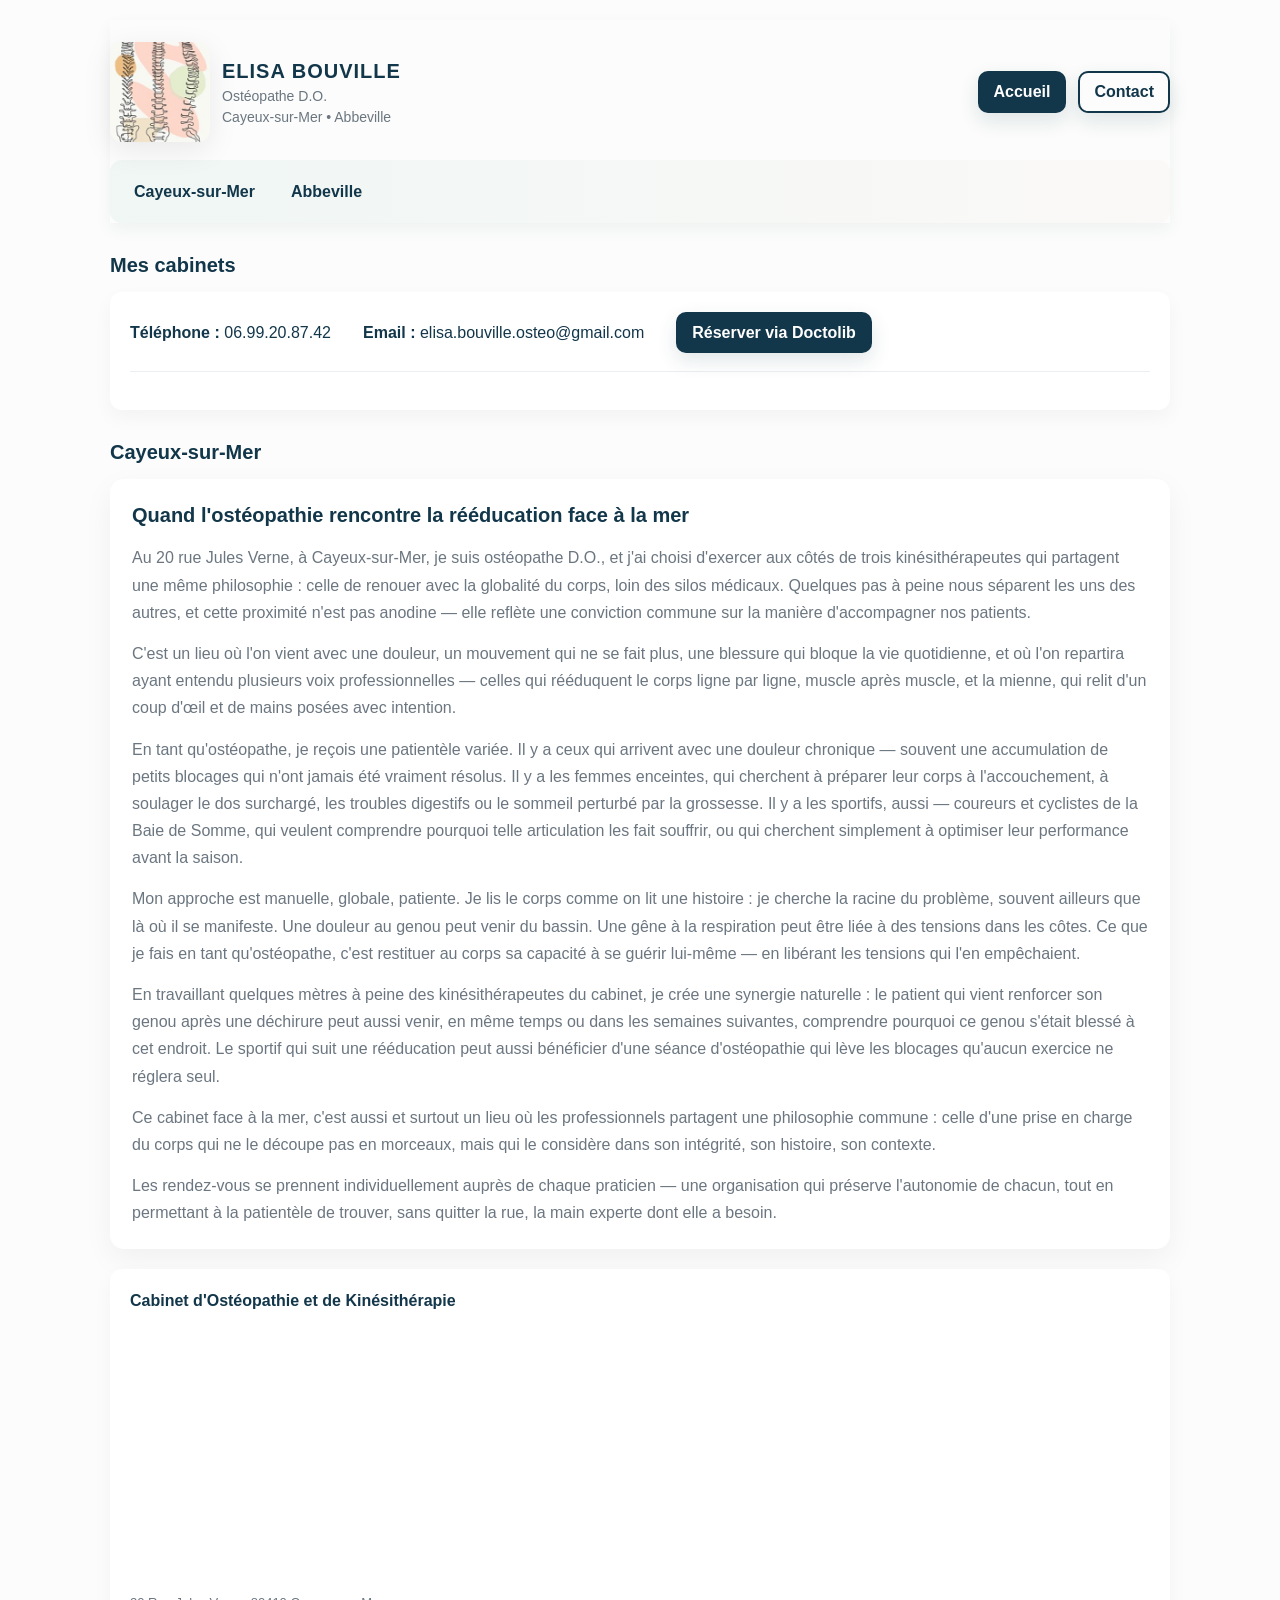
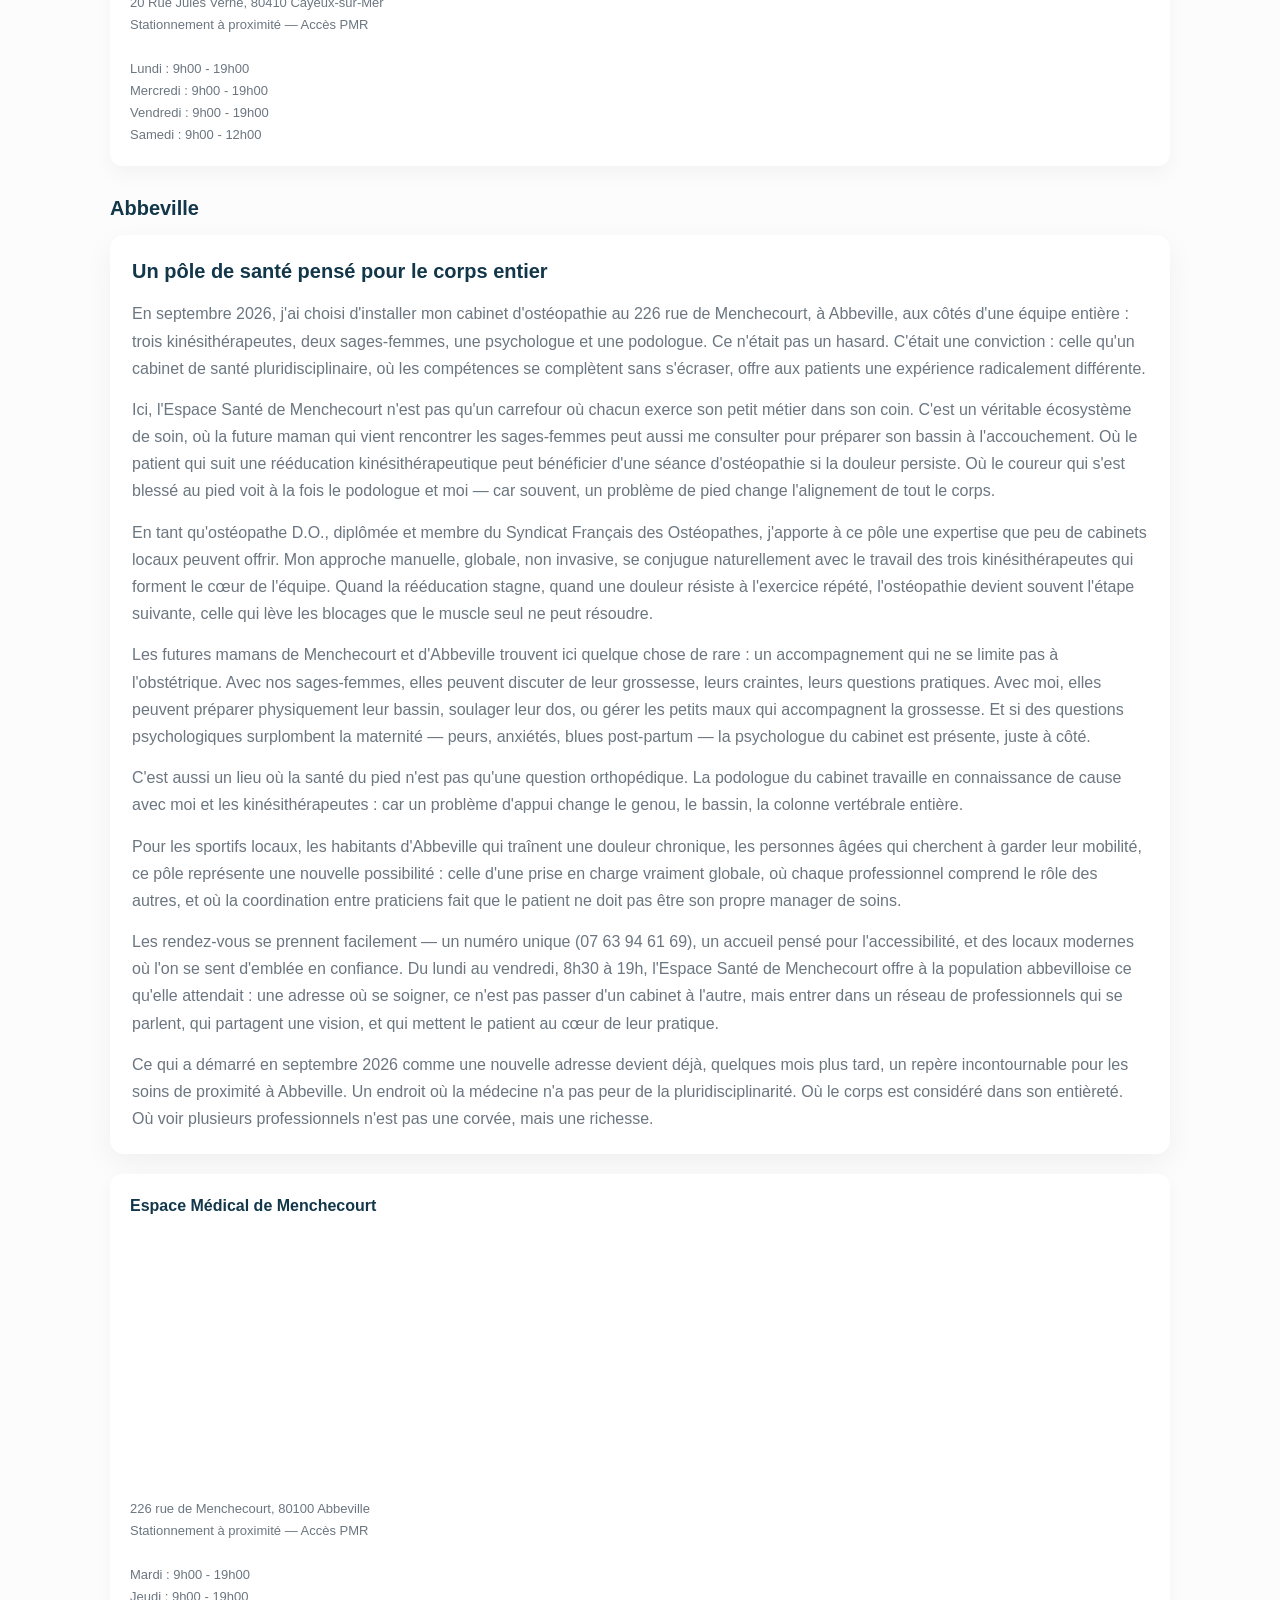
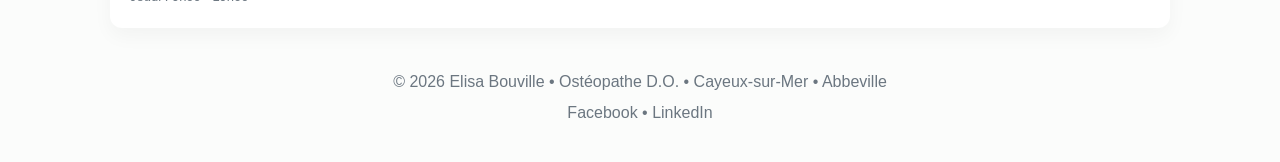
==== cabinets.html @ 93fdea9d "Intégrer les présentations éditoriales des cabinets de Cayeux-sur-Mer et Abbeville - Ajouter un bloc" ====
<!doctype html>
<html lang="fr">
<head>
  <meta charset="utf-8">
  <meta name="viewport" content="width=device-width, initial-scale=1">
  <title>Mes cabinets — Elisa Bouville</title>
  <meta name="description" content="Cabinets d'ostéopathie d'Elisa Bouville à Cayeux-sur-Mer et Abbeville : adresses, horaires et accès." />
  <meta http-equiv="Cache-Control" content="no-cache, no-store, must-revalidate" />
  <meta http-equiv="Pragma" content="no-cache" />
  <link rel="stylesheet" href="styles.css?v=3">
</head>
<body>
<div class="container">
  <div class="site-header">
    <header>
      <div class="logo">
        <img src="image 1.jpg" alt="Logo Elisa Bouville" width="100" height="100">
        <div class="brand">
          <h1>ELISA BOUVILLE</h1>
          <p>Ostéopathe D.O.<br>Cayeux-sur-Mer • Abbeville</p>
        </div>
      </div>
      <div class="cta">
        <a class="btn" href="index.html">Accueil</a>
        <a class="btn secondary" href="#contact">Contact</a>
      </div>
    </header>

    <nav class="nav">
      <a href="#cayeux">Cayeux-sur-Mer</a>
      <a href="#abbeville">Abbeville</a>
    </nav>
  </div>

  <main>
    <section id="contact" class="section">
      <h2 class="section-title">Mes cabinets</h2>

      <div class="contact-card">
        <div class="contact-row">
          <p><strong>Téléphone :</strong> <a href="tel:+33699208742">06.99.20.87.42</a></p>
          <p><strong>Email :</strong> <a href="mailto:elisa.bouville.osteo@gmail.com">elisa.bouville.osteo@gmail.com</a></p>
          <a class="btn" href="https://www.doctolib.fr/osteopathe/cayeux-sur-mer/elisa-bouville"
             target="_blank" rel="noopener">Réserver via Doctolib</a>
        </div>
      </div>
    </section>

    <section id="cayeux" class="section">
      <h2 class="section-title">Cayeux-sur-Mer</h2>

      <div class="cabinet-intro">
        <h3>Quand l'ostéopathie rencontre la rééducation face à la mer</h3>
        <p>Au 20 rue Jules Verne, à Cayeux-sur-Mer, je suis ostéopathe D.O., et j'ai choisi d'exercer aux côtés de trois kinésithérapeutes qui partagent une même philosophie : celle de renouer avec la globalité du corps, loin des silos médicaux. Quelques pas à peine nous séparent les uns des autres, et cette proximité n'est pas anodine — elle reflète une conviction commune sur la manière d'accompagner nos patients.</p>
        <p>C'est un lieu où l'on vient avec une douleur, un mouvement qui ne se fait plus, une blessure qui bloque la vie quotidienne, et où l'on repartira ayant entendu plusieurs voix professionnelles — celles qui rééduquent le corps ligne par ligne, muscle après muscle, et la mienne, qui relit d'un coup d'œil et de mains posées avec intention.</p>
        <p>En tant qu'ostéopathe, je reçois une patientèle variée. Il y a ceux qui arrivent avec une douleur chronique — souvent une accumulation de petits blocages qui n'ont jamais été vraiment résolus. Il y a les femmes enceintes, qui cherchent à préparer leur corps à l'accouchement, à soulager le dos surchargé, les troubles digestifs ou le sommeil perturbé par la grossesse. Il y a les sportifs, aussi — coureurs et cyclistes de la Baie de Somme, qui veulent comprendre pourquoi telle articulation les fait souffrir, ou qui cherchent simplement à optimiser leur performance avant la saison.</p>
        <p>Mon approche est manuelle, globale, patiente. Je lis le corps comme on lit une histoire : je cherche la racine du problème, souvent ailleurs que là où il se manifeste. Une douleur au genou peut venir du bassin. Une gêne à la respiration peut être liée à des tensions dans les côtes. Ce que je fais en tant qu'ostéopathe, c'est restituer au corps sa capacité à se guérir lui-même — en libérant les tensions qui l'en empêchaient.</p>
        <p>En travaillant quelques mètres à peine des kinésithérapeutes du cabinet, je crée une synergie naturelle : le patient qui vient renforcer son genou après une déchirure peut aussi venir, en même temps ou dans les semaines suivantes, comprendre pourquoi ce genou s'était blessé à cet endroit. Le sportif qui suit une rééducation peut aussi bénéficier d'une séance d'ostéopathie qui lève les blocages qu'aucun exercice ne réglera seul.</p>
        <p>Ce cabinet face à la mer, c'est aussi et surtout un lieu où les professionnels partagent une philosophie commune : celle d'une prise en charge du corps qui ne le découpe pas en morceaux, mais qui le considère dans son intégrité, son histoire, son contexte.</p>
        <p>Les rendez-vous se prennent individuellement auprès de chaque praticien — une organisation qui préserve l'autonomie de chacun, tout en permettant à la patientèle de trouver, sans quitter la rue, la main experte dont elle a besoin.</p>
      </div>

      <div class="contact-card">
        <div class="maps-row">
          <div class="map-block">
            <strong>Cabinet d'Ostéopathie et de Kinésithérapie</strong>
            <iframe
              src="https://www.google.com/maps?q=20+Rue+Jules+Verne+Cayeux-sur-Mer&output=embed"
              title="Localisation du cabinet de Cayeux-sur-Mer">
            </iframe>
            <p class="map-note">
              20 Rue Jules Verne, 80410 Cayeux-sur-Mer<br>
              Stationnement à proximité — Accès PMR<br><br>
              Lundi : 9h00 - 19h00<br>
              Mercredi : 9h00 - 19h00<br>
              Vendredi : 9h00 - 19h00<br>
              Samedi : 9h00 - 12h00
            </p>
          </div>
        </div>
      </div>
    </section>

    <section id="abbeville" class="section">
      <h2 class="section-title">Abbeville</h2>

      <div class="cabinet-intro">
        <h3>Un pôle de santé pensé pour le corps entier</h3>
        <p>En septembre 2026, j'ai choisi d'installer mon cabinet d'ostéopathie au 226 rue de Menchecourt, à Abbeville, aux côtés d'une équipe entière : trois kinésithérapeutes, deux sages-femmes, une psychologue et une podologue. Ce n'était pas un hasard. C'était une conviction : celle qu'un cabinet de santé pluridisciplinaire, où les compétences se complètent sans s'écraser, offre aux patients une expérience radicalement différente.</p>
        <p>Ici, l'Espace Santé de Menchecourt n'est pas qu'un carrefour où chacun exerce son petit métier dans son coin. C'est un véritable écosystème de soin, où la future maman qui vient rencontrer les sages-femmes peut aussi me consulter pour préparer son bassin à l'accouchement. Où le patient qui suit une rééducation kinésithérapeutique peut bénéficier d'une séance d'ostéopathie si la douleur persiste. Où le coureur qui s'est blessé au pied voit à la fois le podologue et moi — car souvent, un problème de pied change l'alignement de tout le corps.</p>
        <p>En tant qu'ostéopathe D.O., diplômée et membre du Syndicat Français des Ostéopathes, j'apporte à ce pôle une expertise que peu de cabinets locaux peuvent offrir. Mon approche manuelle, globale, non invasive, se conjugue naturellement avec le travail des trois kinésithérapeutes qui forment le cœur de l'équipe. Quand la rééducation stagne, quand une douleur résiste à l'exercice répété, l'ostéopathie devient souvent l'étape suivante, celle qui lève les blocages que le muscle seul ne peut résoudre.</p>
        <p>Les futures mamans de Menchecourt et d'Abbeville trouvent ici quelque chose de rare : un accompagnement qui ne se limite pas à l'obstétrique. Avec nos sages-femmes, elles peuvent discuter de leur grossesse, leurs craintes, leurs questions pratiques. Avec moi, elles peuvent préparer physiquement leur bassin, soulager leur dos, ou gérer les petits maux qui accompagnent la grossesse. Et si des questions psychologiques surplombent la maternité — peurs, anxiétés, blues post-partum — la psychologue du cabinet est présente, juste à côté.</p>
        <p>C'est aussi un lieu où la santé du pied n'est pas qu'une question orthopédique. La podologue du cabinet travaille en connaissance de cause avec moi et les kinésithérapeutes : car un problème d'appui change le genou, le bassin, la colonne vertébrale entière.</p>
        <p>Pour les sportifs locaux, les habitants d'Abbeville qui traînent une douleur chronique, les personnes âgées qui cherchent à garder leur mobilité, ce pôle représente une nouvelle possibilité : celle d'une prise en charge vraiment globale, où chaque professionnel comprend le rôle des autres, et où la coordination entre praticiens fait que le patient ne doit pas être son propre manager de soins.</p>
        <p>Les rendez-vous se prennent facilement — un numéro unique (07 63 94 61 69), un accueil pensé pour l'accessibilité, et des locaux modernes où l'on se sent d'emblée en confiance. Du lundi au vendredi, 8h30 à 19h, l'Espace Santé de Menchecourt offre à la population abbevilloise ce qu'elle attendait : une adresse où se soigner, ce n'est pas passer d'un cabinet à l'autre, mais entrer dans un réseau de professionnels qui se parlent, qui partagent une vision, et qui mettent le patient au cœur de leur pratique.</p>
        <p>Ce qui a démarré en septembre 2026 comme une nouvelle adresse devient déjà, quelques mois plus tard, un repère incontournable pour les soins de proximité à Abbeville. Un endroit où la médecine n'a pas peur de la pluridisciplinarité. Où le corps est considéré dans son entièreté. Où voir plusieurs professionnels n'est pas une corvée, mais une richesse.</p>
      </div>

      <div class="contact-card">
        <div class="maps-row">
          <div class="map-block">
            <strong>Espace Médical de Menchecourt</strong>
            <iframe
              src="https://www.google.com/maps?q=226+Rue+de+Menchecourt+80100+Abbeville&output=embed"
              title="Localisation du cabinet d'Abbeville">
            </iframe>
            <p class="map-note">
              226 rue de Menchecourt, 80100 Abbeville<br>
              Stationnement à proximité — Accès PMR<br><br>
              Mardi : 9h00 - 19h00<br>
              Jeudi : 9h00 - 19h00
            </p>
          </div>
        </div>
      </div>
    </section>
  </main>

  <footer>
    <div>© <span id="year"></span> Elisa Bouville • Ostéopathe D.O. • Cayeux-sur-Mer • Abbeville</div>
    <div class="social">
      <a href="https://www.facebook.com/profile.php?id=100090798352717" target="_blank" rel="noopener">Facebook</a> •
      <a href="https://www.linkedin.com/in/elisa-bouville-562970164/" target="_blank" rel="noopener">LinkedIn</a>
    </div>
  </footer>
</div>

<script>document.getElementById('year').textContent = new Date().getFullYear();</script>
<script>
  // Si la page est restaurée depuis le cache de navigation (bouton
  // précédent/suivant), on force un rechargement pour ne jamais afficher
  // une version obsolète du site.
  window.addEventListener('pageshow', function (event) {
    if (event.persisted) window.location.reload();
  });
</script>
</body>
</html>
---- styles.css ----
:root{
  --bg:#fbfcfb; --navy:#12364a; --muted:#6b7680; --accent:#9ccfc2; --coral:#f2c8b6; --card-radius:14px;
  font-family: -apple-system, BlinkMacSystemFont, 'Segoe UI', Roboto, 'Helvetica Neue', Arial;
}
html{scroll-behavior:smooth}
*{box-sizing:border-box}
body{margin:0;background:var(--bg);color:var(--navy);line-height:1.45}
.container{max-width:1100px;margin:0 auto;padding:20px}
a{text-decoration:none;color:inherit}
a[href^="tel:"], a[href^="mailto:"]{color:inherit;text-decoration:none}

/* HEADER */
header{
  display:flex;
  align-items:center;
  justify-content:space-between;
  padding:18px 0;
  flex-wrap:wrap;
  gap:12px;
}
.logo{display:flex;align-items:center;gap:12px}
.logo img{width:100px;height:100px;object-fit:cover;border-radius:12px;box-shadow:0 8px 30px rgba(0,0,0,0.08)}
.brand h1{margin:0;font-size:20px;letter-spacing:1px}
.brand h2{margin:0;font-size:16px;color:var(--muted);font-weight:600}
.brand p{margin:0;color:var(--muted);font-size:14px}

/* CTA BUTTONS */
.cta{
  display:flex;
  gap:12px;
  flex-wrap:wrap;
  justify-content:flex-end;
}
.btn{
  background:var(--navy);
  color:#fff;
  padding:11px 16px;
  border-radius:10px;
  text-decoration:none;
  font-weight:700;
  box-shadow:0 8px 20px rgba(18,54,74,0.12);
  display:inline-flex;
  align-items:center;
  justify-content:center;
  gap:8px;
  text-align:center;
  line-height:1.2;
  transition:transform .2s ease, box-shadow .2s ease;
}
.btn:hover{transform:translateY(-2px);box-shadow:0 12px 26px rgba(18,54,74,0.18)}
.btn.secondary{
  background:transparent;
  color:var(--navy);
  border:2px solid var(--navy);
  padding:9px 14px;
}

/* EN-TÊTE COLLANT : logo + CTA + bandeau de navigation restent visibles
   durant tout le défilement de la page. */
.site-header{
  position:sticky;
  top:0;
  z-index:500;
  background:var(--bg);
  padding-top:4px;
  box-shadow:0 6px 16px rgba(18,54,74,0.05);
}

/* NAVIGATION */
.nav{
  background:linear-gradient(90deg, rgba(156,207,194,0.12), rgba(242,200,182,0.06));
  padding:12px;
  border-radius:12px;
  margin-bottom:18px;
  display:flex;
  gap:12px;
  flex-wrap:wrap;
}
.nav a{
  color:var(--navy);
  text-decoration:none;
  padding:8px 12px;
  border-radius:8px;
  font-weight:600;
}

/* RYTHME VERTICAL COMMUN */
.section{margin-top:28px;scroll-margin-top:20px}

/* HERO SECTION (index.html) */
.hero{
  display:grid;
  grid-template-columns:1fr 400px;
  gap:24px;
  align-items:start;
  margin-bottom:0;
}
/* le panneau latéral suit la lecture : plus d'espace vide sous les horaires */
@media(min-width:981px){
  .hero .aside{position:sticky;top:24px}
}
.hero-card{
  background:#fff;
  padding:22px;
  border-radius:var(--card-radius);
  box-shadow:0 10px 30px rgba(10,20,25,0.05);
}
.hero h2{margin:0 0 10px;font-size:28px}
.lead{color:var(--muted);margin-bottom:12px}
.services{
  display:grid;
  grid-template-columns:repeat(auto-fit,minmax(240px,1fr));
  gap:14px;
  margin-top:14px;
}
.card{
  display:block;
  background:#fff;
  padding:16px;
  border-radius:12px;
  box-shadow:0 8px 20px rgba(10,20,25,0.04);
  border-top:4px solid transparent;
  scroll-margin-top:20px;
}
.card h3, .card h4{margin:0 0 6px}
.card p{margin:0;color:var(--muted)}

/* Cartes cliquables (services) renvoyant vers leur thème dans "Domaines
   d'intervention" : léger effet de survol pour signaler l'interactivité */
a.card{
  transition:transform .2s ease, box-shadow .2s ease;
}
a.card:hover{
  transform:translateY(-3px);
  box-shadow:0 12px 26px rgba(10,20,25,0.1);
}

/* Couleurs par thématique, inspirées de la palette des illustrations
   (corail, sauge, moutarde, terre cuite...) — reprises à l'identique
   entre les cartes "services" et les cartes "Domaines d'intervention"
   qui traitent du même sujet. Liseré en couleur pleine, fond teinté en
   version claire de la même couleur. */
.card--pediatrie{border-top-color:#f2c8b6;background:#fdf4ef}
.card--general{border-top-color:#a9c1cf;background:#f0f4f7}
.card--geriatrie{border-top-color:#d9b98a;background:#faf4ea}
.card--reeducation{border-top-color:#9ccfc2;background:#eff8f5}
.card--maternite{border-top-color:#e3aab0;background:#fcf1f2}
.card--sport{border-top-color:#e3b053;background:#fdf6ea}
.card--entreprise{border-top-color:#cf8c5c;background:#faf1ea}
.card--formation{border-top-color:#b3aed1;background:#f4f2fa}
.aside img{
  width:100%;
  max-height:220px;
  object-fit:cover;
  border-radius:10px;
  box-shadow:0 10px 20px rgba(10,20,25,0.06);
  display:block;
  margin:0 auto;
}
.aside-panel{
  margin-top:14px;
  background:#fff;
  padding:16px;
  border-radius:12px;
  box-shadow:0 8px 20px rgba(10,20,25,0.04);
}
.aside-panel h3{margin:0 0 8px}
.aside-panel p{margin:0;color:var(--muted);line-height:1.7}
.aside-panel strong{color:var(--navy)}

/* CONTACT & INFOS */
.section-title{font-size:20px;color:var(--navy);margin:0 0 12px}
.info-grid{display:grid;grid-template-columns:repeat(auto-fit,minmax(320px,1fr));gap:16px;margin-top:0}
.contact-card{padding:20px;border-radius:12px;background:#fff;box-shadow:0 8px 20px rgba(10,20,25,0.04)}
.testimonials{display:grid;gap:10px}
.testimonial{background:#fff;padding:20px;border-radius:12px;box-shadow:0 8px 20px rgba(10,20,25,0.04)}
.testimonial p{margin:0 0 14px}

/* Bandeau coordonnées, au-dessus des plans d'accès (bloc unique) */
.contact-row{
  display:flex;
  flex-wrap:wrap;
  align-items:center;
  gap:12px 32px;
  padding-bottom:18px;
  margin-bottom:18px;
  border-bottom:1px solid rgba(18,54,74,0.08);
}
.contact-row p{margin:0}

/* subgrid : titre / plan / adresse restent alignés même si un nom de cabinet
   passe sur deux lignes */
.maps-row{display:grid;grid-template-columns:repeat(auto-fit,minmax(280px,1fr));grid-template-rows:auto auto auto;gap:20px}
.map-block{display:grid;grid-template-rows:subgrid;grid-row:span 3}
.map-block iframe{width:100%;height:220px;border:0;margin-top:10px;border-radius:10px;display:block}
.map-note{margin:10px 0 0;color:var(--muted);font-size:13px;line-height:1.7}

footer{margin-top:24px;padding:18px;text-align:center;color:var(--muted)}
footer .social{margin-top:8px}

/* CABINETS.HTML — présentation éditoriale de chaque cabinet
   (sous-titre + texte), placée au-dessus du bloc plan/horaires */
.cabinet-intro{
  background:#fff;
  padding:22px;
  border-radius:var(--card-radius);
  box-shadow:0 10px 30px rgba(10,20,25,0.05);
  margin-bottom:20px;
}
.cabinet-intro h3{margin:0 0 14px;font-size:20px;color:var(--navy)}
.cabinet-intro p{margin:0 0 14px;color:var(--muted);line-height:1.7}
.cabinet-intro p:last-child{margin-bottom:0}

/* ENTREPRISE.HTML COMPONENTS */
.block{
  background:#fff;
  padding:20px;
  border-radius:var(--card-radius);
  box-shadow:0 6px 20px rgba(0,0,0,0.05);
  margin-bottom:15px;
  display:flex;
  flex-direction:column;
  justify-content:space-between;
}
.row-equal{
  display:flex;
  flex-direction:row;
  gap:20px;
  margin-bottom:15px;
  align-items:stretch;
}
.row-equal .content{flex:1;display:flex;flex-direction:column}
.row-equal img{
  width:350px;
  height:auto;
  align-self:stretch;
  object-fit:cover;
  border-radius:12px;
  box-shadow:0 8px 20px rgba(0,0,0,0.08);
  background-color:#f9f9f9;
}
.contact-grid{
  display:flex;
  flex-direction:row;
  gap:20px;
  margin-bottom:15px;
  align-items:stretch;
}
.contact-grid .content{flex:1}
.contact-grid img{
  width:350px;
  height:auto;
  align-self:stretch;
  border-radius:12px;
  box-shadow:0 8px 20px rgba(0,0,0,0.08);
  object-fit:cover;
  background-color:#f9f9f9;
}

/* ACCESSIBILITÉ */
.nav a:focus-visible,
.btn:focus-visible{outline:2px solid var(--accent);outline-offset:3px}
@media(prefers-reduced-motion:reduce){
  *{transition:none!important}
  html{scroll-behavior:auto}
}

/* RESPONSIVE DESIGN */
@media(max-width:980px){
  /* L'image devient un fond du hero, mais les horaires restent dans le flux
     (sinon le panneau se retrouve derrière la carte et devient illisible). */
  .hero{
    grid-template-columns:1fr;
    display:flex;
    flex-direction:column;
    /* sans cela, `align-items:start` hérité laisse le panneau horaires
       à la largeur de son contenu et crée un vide sur la droite */
    align-items:stretch;
    position:relative;
    gap:0;
    isolation:isolate;
  }
  .hero .hero-card{
    position:relative;
    z-index:2;
    background:rgba(255,255,255,0.96);
    padding:26px;
    border-radius:var(--card-radius);
  }
  .hero .aside{
    position:static;
    z-index:2;
  }
  .hero .aside img{
    position:absolute;
    inset:0;
    width:100%;
    height:100%;
    max-height:none;
    object-fit:cover;
    opacity:0.16;
    border-radius:var(--card-radius);
    box-shadow:none;
    z-index:0;
  }
  .hero .aside-panel{
    position:relative;
    z-index:2;
    background:rgba(255,255,255,0.94);
  }
  .info-grid{grid-template-columns:1fr}
}
@media(max-width:900px){
  .row-equal, .contact-grid{flex-direction:column}
  .row-equal img, .contact-grid img{width:100%;height:auto}
}
@media(max-width:680px){
  .container{padding:16px}
  .cta{justify-content:center;width:100%}
  .cta .btn{flex:1;min-width:150px}
  .logo{flex-direction:column;align-items:center;text-align:center}
  header{justify-content:center}
  .brand h1, .brand h2, .brand p{text-align:center}
}
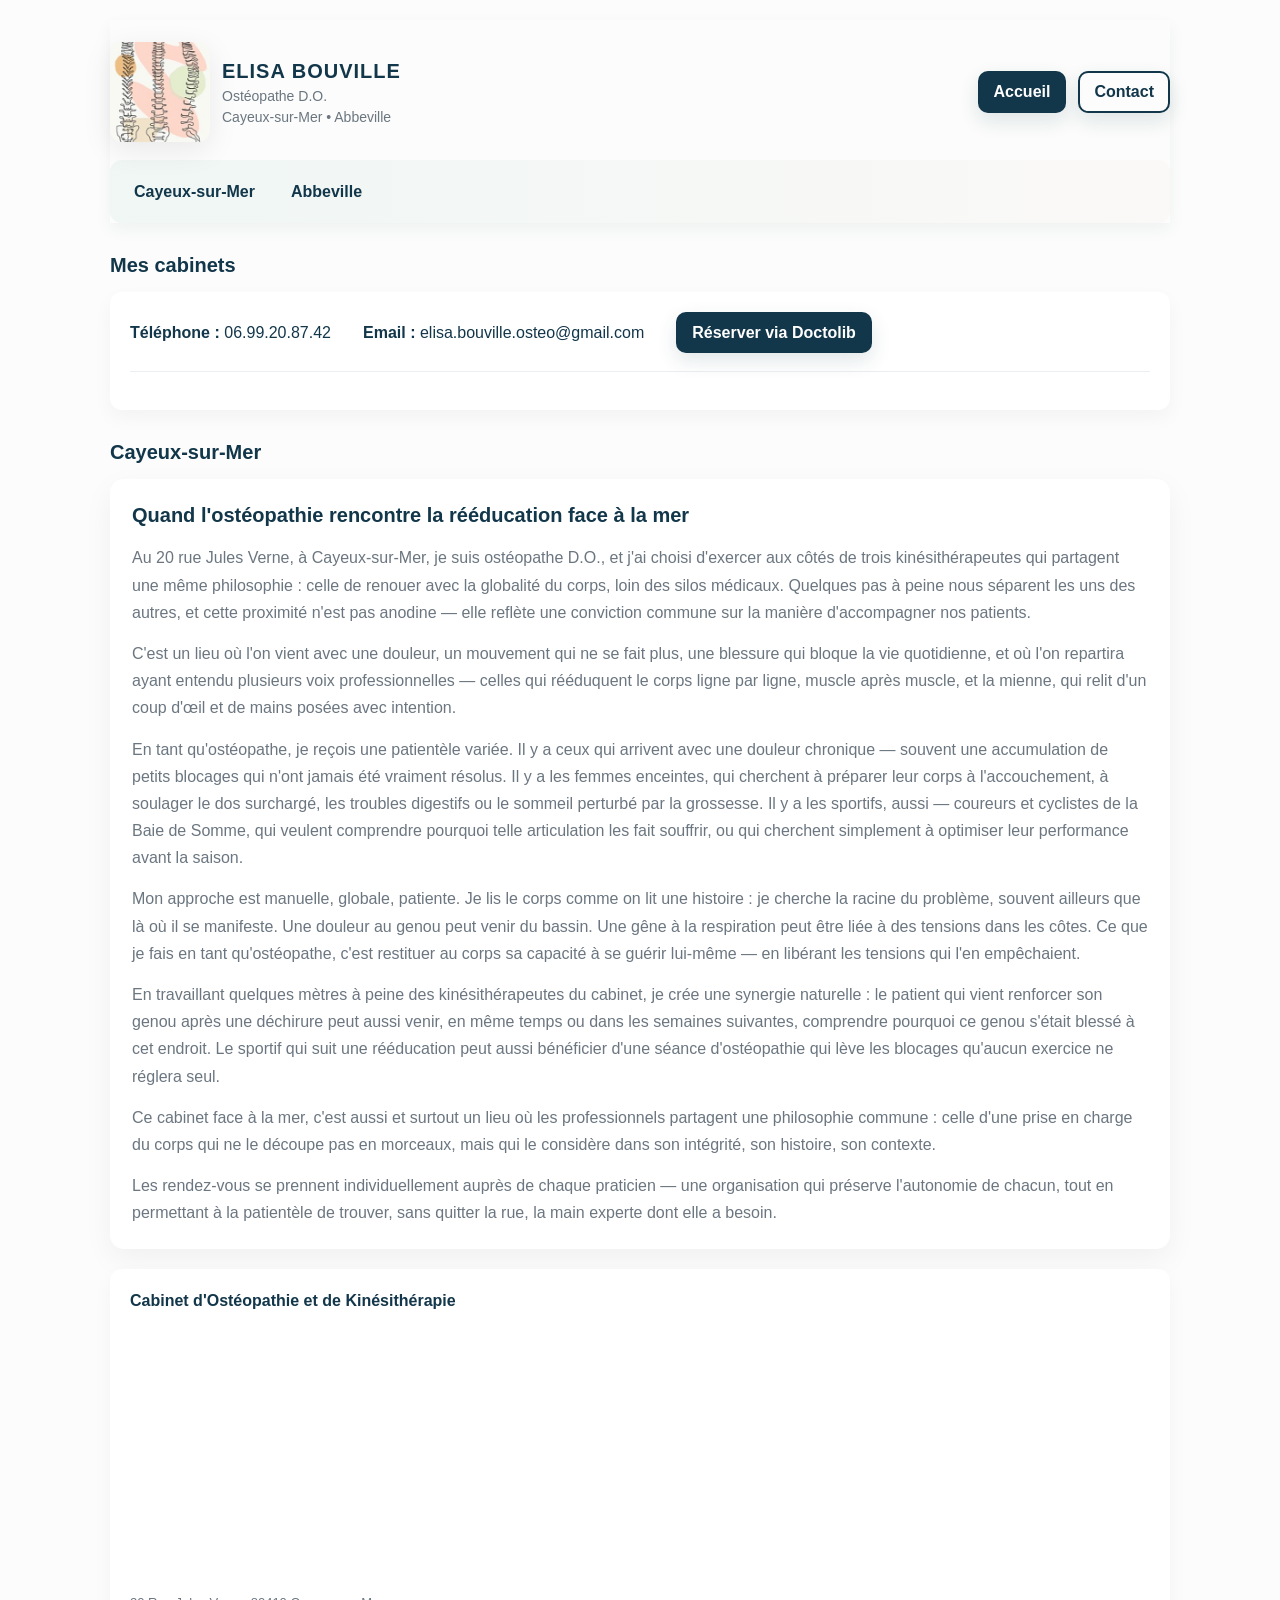
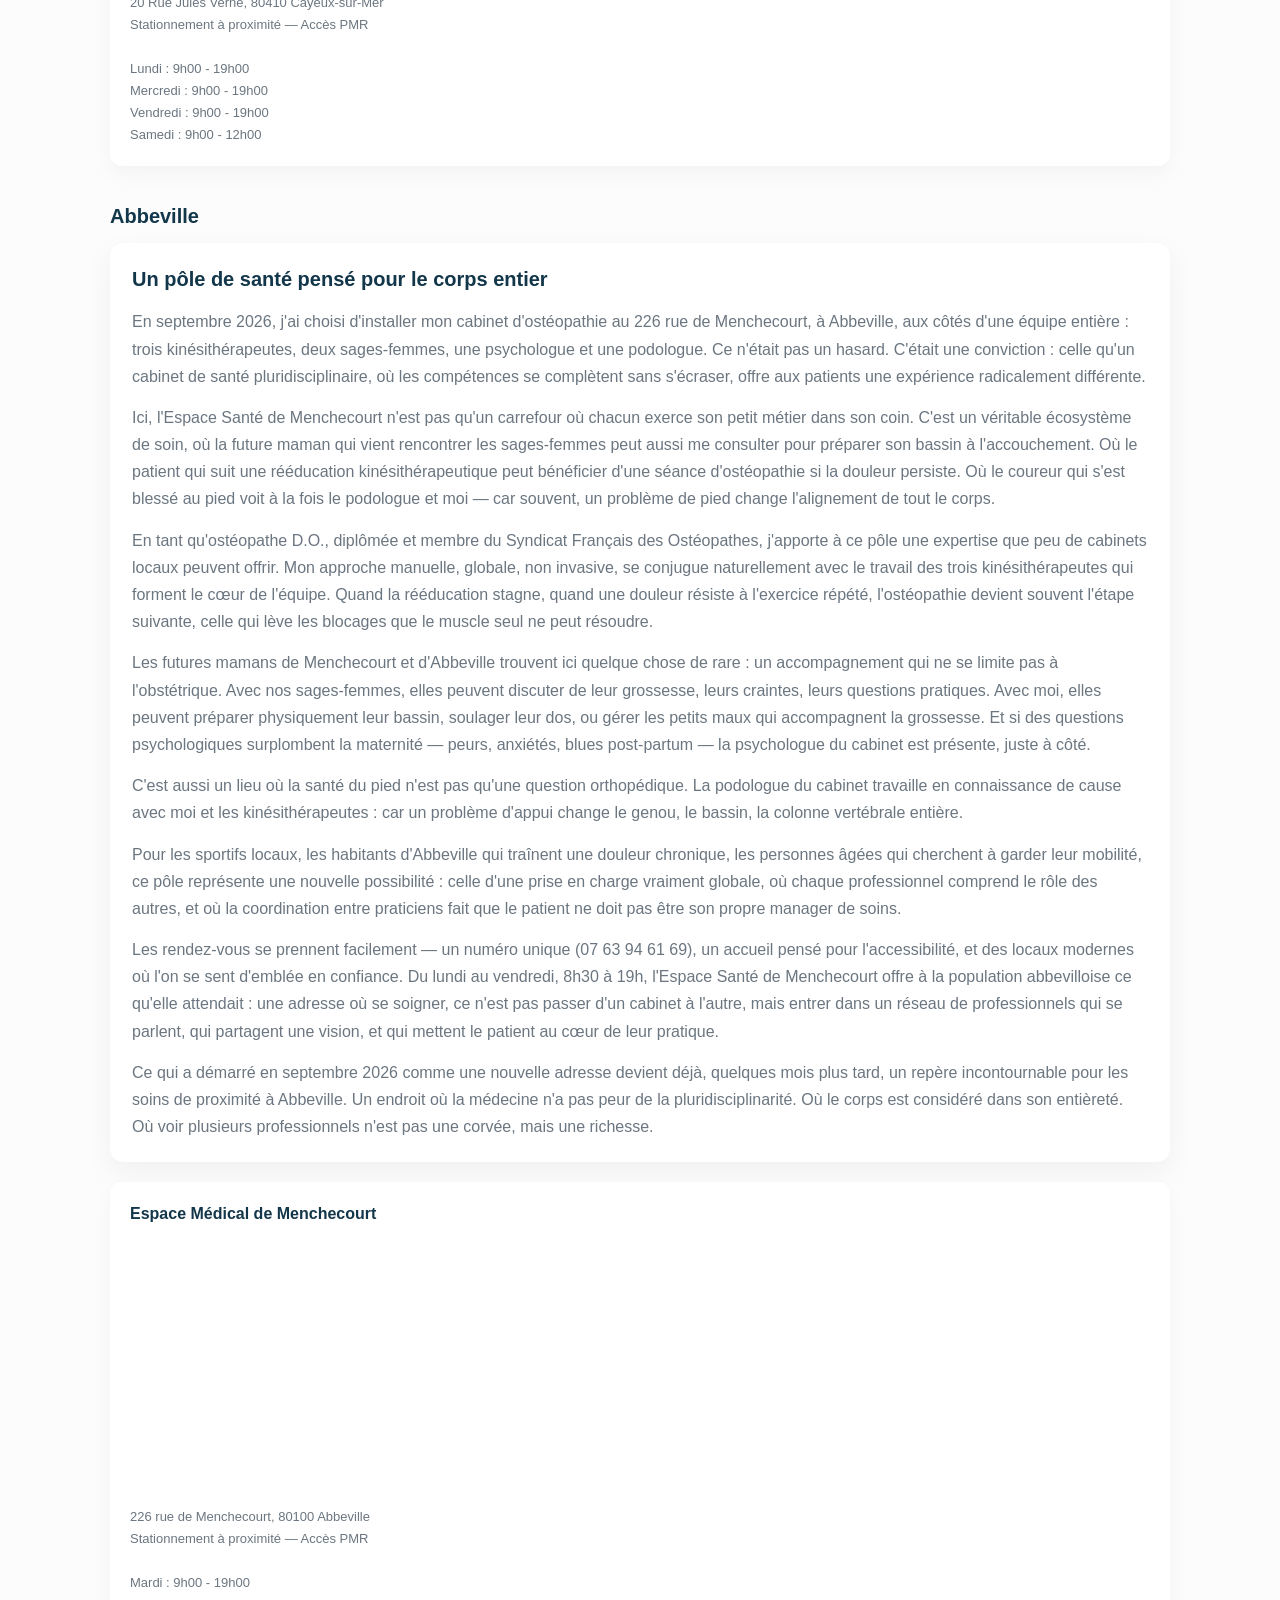
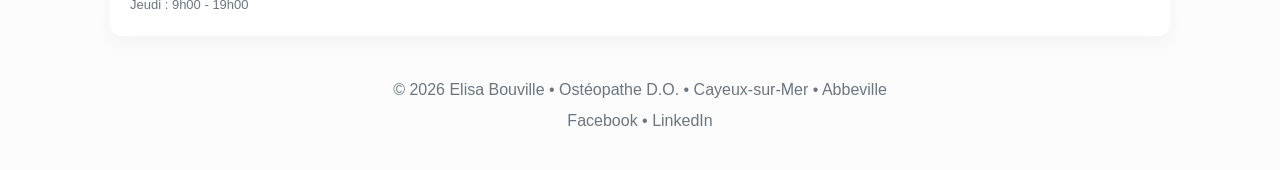
==== commit d4c38d85: "Fusionner les blocs Cayeux-sur-Mer et Abbeville en une seule section Les deux cabinets étaient chacu" ====
--- a/cabinets.html
+++ b/cabinets.html
@@ -46,70 +46,72 @@
       </div>
     </section>
 
-    <section id="cayeux" class="section">
-      <h2 class="section-title">Cayeux-sur-Mer</h2>
+    <section class="section">
+      <div id="cayeux" class="cabinet-block">
+        <h2 class="section-title">Cayeux-sur-Mer</h2>
 
-      <div class="cabinet-intro">
-        <h3>Quand l'ostéopathie rencontre la rééducation face à la mer</h3>
-        <p>Au 20 rue Jules Verne, à Cayeux-sur-Mer, je suis ostéopathe D.O., et j'ai choisi d'exercer aux côtés de trois kinésithérapeutes qui partagent une même philosophie : celle de renouer avec la globalité du corps, loin des silos médicaux. Quelques pas à peine nous séparent les uns des autres, et cette proximité n'est pas anodine — elle reflète une conviction commune sur la manière d'accompagner nos patients.</p>
-        <p>C'est un lieu où l'on vient avec une douleur, un mouvement qui ne se fait plus, une blessure qui bloque la vie quotidienne, et où l'on repartira ayant entendu plusieurs voix professionnelles — celles qui rééduquent le corps ligne par ligne, muscle après muscle, et la mienne, qui relit d'un coup d'œil et de mains posées avec intention.</p>
-        <p>En tant qu'ostéopathe, je reçois une patientèle variée. Il y a ceux qui arrivent avec une douleur chronique — souvent une accumulation de petits blocages qui n'ont jamais été vraiment résolus. Il y a les femmes enceintes, qui cherchent à préparer leur corps à l'accouchement, à soulager le dos surchargé, les troubles digestifs ou le sommeil perturbé par la grossesse. Il y a les sportifs, aussi — coureurs et cyclistes de la Baie de Somme, qui veulent comprendre pourquoi telle articulation les fait souffrir, ou qui cherchent simplement à optimiser leur performance avant la saison.</p>
-        <p>Mon approche est manuelle, globale, patiente. Je lis le corps comme on lit une histoire : je cherche la racine du problème, souvent ailleurs que là où il se manifeste. Une douleur au genou peut venir du bassin. Une gêne à la respiration peut être liée à des tensions dans les côtes. Ce que je fais en tant qu'ostéopathe, c'est restituer au corps sa capacité à se guérir lui-même — en libérant les tensions qui l'en empêchaient.</p>
-        <p>En travaillant quelques mètres à peine des kinésithérapeutes du cabinet, je crée une synergie naturelle : le patient qui vient renforcer son genou après une déchirure peut aussi venir, en même temps ou dans les semaines suivantes, comprendre pourquoi ce genou s'était blessé à cet endroit. Le sportif qui suit une rééducation peut aussi bénéficier d'une séance d'ostéopathie qui lève les blocages qu'aucun exercice ne réglera seul.</p>
-        <p>Ce cabinet face à la mer, c'est aussi et surtout un lieu où les professionnels partagent une philosophie commune : celle d'une prise en charge du corps qui ne le découpe pas en morceaux, mais qui le considère dans son intégrité, son histoire, son contexte.</p>
-        <p>Les rendez-vous se prennent individuellement auprès de chaque praticien — une organisation qui préserve l'autonomie de chacun, tout en permettant à la patientèle de trouver, sans quitter la rue, la main experte dont elle a besoin.</p>
-      </div>
+        <div class="cabinet-intro">
+          <h3>Quand l'ostéopathie rencontre la rééducation face à la mer</h3>
+          <p>Au 20 rue Jules Verne, à Cayeux-sur-Mer, je suis ostéopathe D.O., et j'ai choisi d'exercer aux côtés de trois kinésithérapeutes qui partagent une même philosophie : celle de renouer avec la globalité du corps, loin des silos médicaux. Quelques pas à peine nous séparent les uns des autres, et cette proximité n'est pas anodine — elle reflète une conviction commune sur la manière d'accompagner nos patients.</p>
+          <p>C'est un lieu où l'on vient avec une douleur, un mouvement qui ne se fait plus, une blessure qui bloque la vie quotidienne, et où l'on repartira ayant entendu plusieurs voix professionnelles — celles qui rééduquent le corps ligne par ligne, muscle après muscle, et la mienne, qui relit d'un coup d'œil et de mains posées avec intention.</p>
+          <p>En tant qu'ostéopathe, je reçois une patientèle variée. Il y a ceux qui arrivent avec une douleur chronique — souvent une accumulation de petits blocages qui n'ont jamais été vraiment résolus. Il y a les femmes enceintes, qui cherchent à préparer leur corps à l'accouchement, à soulager le dos surchargé, les troubles digestifs ou le sommeil perturbé par la grossesse. Il y a les sportifs, aussi — coureurs et cyclistes de la Baie de Somme, qui veulent comprendre pourquoi telle articulation les fait souffrir, ou qui cherchent simplement à optimiser leur performance avant la saison.</p>
+          <p>Mon approche est manuelle, globale, patiente. Je lis le corps comme on lit une histoire : je cherche la racine du problème, souvent ailleurs que là où il se manifeste. Une douleur au genou peut venir du bassin. Une gêne à la respiration peut être liée à des tensions dans les côtes. Ce que je fais en tant qu'ostéopathe, c'est restituer au corps sa capacité à se guérir lui-même — en libérant les tensions qui l'en empêchaient.</p>
+          <p>En travaillant quelques mètres à peine des kinésithérapeutes du cabinet, je crée une synergie naturelle : le patient qui vient renforcer son genou après une déchirure peut aussi venir, en même temps ou dans les semaines suivantes, comprendre pourquoi ce genou s'était blessé à cet endroit. Le sportif qui suit une rééducation peut aussi bénéficier d'une séance d'ostéopathie qui lève les blocages qu'aucun exercice ne réglera seul.</p>
+          <p>Ce cabinet face à la mer, c'est aussi et surtout un lieu où les professionnels partagent une philosophie commune : celle d'une prise en charge du corps qui ne le découpe pas en morceaux, mais qui le considère dans son intégrité, son histoire, son contexte.</p>
+          <p>Les rendez-vous se prennent individuellement auprès de chaque praticien — une organisation qui préserve l'autonomie de chacun, tout en permettant à la patientèle de trouver, sans quitter la rue, la main experte dont elle a besoin.</p>
+        </div>
 
-      <div class="contact-card">
-        <div class="maps-row">
-          <div class="map-block">
-            <strong>Cabinet d'Ostéopathie et de Kinésithérapie</strong>
-            <iframe
-              src="https://www.google.com/maps?q=20+Rue+Jules+Verne+Cayeux-sur-Mer&output=embed"
-              title="Localisation du cabinet de Cayeux-sur-Mer">
-            </iframe>
-            <p class="map-note">
-              20 Rue Jules Verne, 80410 Cayeux-sur-Mer<br>
-              Stationnement à proximité — Accès PMR<br><br>
-              Lundi : 9h00 - 19h00<br>
-              Mercredi : 9h00 - 19h00<br>
-              Vendredi : 9h00 - 19h00<br>
-              Samedi : 9h00 - 12h00
-            </p>
+        <div class="contact-card">
+          <div class="maps-row">
+            <div class="map-block">
+              <strong>Cabinet d'Ostéopathie et de Kinésithérapie</strong>
+              <iframe
+                src="https://www.google.com/maps?q=20+Rue+Jules+Verne+Cayeux-sur-Mer&output=embed"
+                title="Localisation du cabinet de Cayeux-sur-Mer">
+              </iframe>
+              <p class="map-note">
+                20 Rue Jules Verne, 80410 Cayeux-sur-Mer<br>
+                Stationnement à proximité — Accès PMR<br><br>
+                Lundi : 9h00 - 19h00<br>
+                Mercredi : 9h00 - 19h00<br>
+                Vendredi : 9h00 - 19h00<br>
+                Samedi : 9h00 - 12h00
+              </p>
+            </div>
           </div>
         </div>
       </div>
-    </section>
 
-    <section id="abbeville" class="section">
-      <h2 class="section-title">Abbeville</h2>
+      <div id="abbeville" class="cabinet-block">
+        <h2 class="section-title">Abbeville</h2>
 
-      <div class="cabinet-intro">
-        <h3>Un pôle de santé pensé pour le corps entier</h3>
-        <p>En septembre 2026, j'ai choisi d'installer mon cabinet d'ostéopathie au 226 rue de Menchecourt, à Abbeville, aux côtés d'une équipe entière : trois kinésithérapeutes, deux sages-femmes, une psychologue et une podologue. Ce n'était pas un hasard. C'était une conviction : celle qu'un cabinet de santé pluridisciplinaire, où les compétences se complètent sans s'écraser, offre aux patients une expérience radicalement différente.</p>
-        <p>Ici, l'Espace Santé de Menchecourt n'est pas qu'un carrefour où chacun exerce son petit métier dans son coin. C'est un véritable écosystème de soin, où la future maman qui vient rencontrer les sages-femmes peut aussi me consulter pour préparer son bassin à l'accouchement. Où le patient qui suit une rééducation kinésithérapeutique peut bénéficier d'une séance d'ostéopathie si la douleur persiste. Où le coureur qui s'est blessé au pied voit à la fois le podologue et moi — car souvent, un problème de pied change l'alignement de tout le corps.</p>
-        <p>En tant qu'ostéopathe D.O., diplômée et membre du Syndicat Français des Ostéopathes, j'apporte à ce pôle une expertise que peu de cabinets locaux peuvent offrir. Mon approche manuelle, globale, non invasive, se conjugue naturellement avec le travail des trois kinésithérapeutes qui forment le cœur de l'équipe. Quand la rééducation stagne, quand une douleur résiste à l'exercice répété, l'ostéopathie devient souvent l'étape suivante, celle qui lève les blocages que le muscle seul ne peut résoudre.</p>
-        <p>Les futures mamans de Menchecourt et d'Abbeville trouvent ici quelque chose de rare : un accompagnement qui ne se limite pas à l'obstétrique. Avec nos sages-femmes, elles peuvent discuter de leur grossesse, leurs craintes, leurs questions pratiques. Avec moi, elles peuvent préparer physiquement leur bassin, soulager leur dos, ou gérer les petits maux qui accompagnent la grossesse. Et si des questions psychologiques surplombent la maternité — peurs, anxiétés, blues post-partum — la psychologue du cabinet est présente, juste à côté.</p>
-        <p>C'est aussi un lieu où la santé du pied n'est pas qu'une question orthopédique. La podologue du cabinet travaille en connaissance de cause avec moi et les kinésithérapeutes : car un problème d'appui change le genou, le bassin, la colonne vertébrale entière.</p>
-        <p>Pour les sportifs locaux, les habitants d'Abbeville qui traînent une douleur chronique, les personnes âgées qui cherchent à garder leur mobilité, ce pôle représente une nouvelle possibilité : celle d'une prise en charge vraiment globale, où chaque professionnel comprend le rôle des autres, et où la coordination entre praticiens fait que le patient ne doit pas être son propre manager de soins.</p>
-        <p>Les rendez-vous se prennent facilement — un numéro unique (07 63 94 61 69), un accueil pensé pour l'accessibilité, et des locaux modernes où l'on se sent d'emblée en confiance. Du lundi au vendredi, 8h30 à 19h, l'Espace Santé de Menchecourt offre à la population abbevilloise ce qu'elle attendait : une adresse où se soigner, ce n'est pas passer d'un cabinet à l'autre, mais entrer dans un réseau de professionnels qui se parlent, qui partagent une vision, et qui mettent le patient au cœur de leur pratique.</p>
-        <p>Ce qui a démarré en septembre 2026 comme une nouvelle adresse devient déjà, quelques mois plus tard, un repère incontournable pour les soins de proximité à Abbeville. Un endroit où la médecine n'a pas peur de la pluridisciplinarité. Où le corps est considéré dans son entièreté. Où voir plusieurs professionnels n'est pas une corvée, mais une richesse.</p>
-      </div>
+        <div class="cabinet-intro">
+          <h3>Un pôle de santé pensé pour le corps entier</h3>
+          <p>En septembre 2026, j'ai choisi d'installer mon cabinet d'ostéopathie au 226 rue de Menchecourt, à Abbeville, aux côtés d'une équipe entière : trois kinésithérapeutes, deux sages-femmes, une psychologue et une podologue. Ce n'était pas un hasard. C'était une conviction : celle qu'un cabinet de santé pluridisciplinaire, où les compétences se complètent sans s'écraser, offre aux patients une expérience radicalement différente.</p>
+          <p>Ici, l'Espace Santé de Menchecourt n'est pas qu'un carrefour où chacun exerce son petit métier dans son coin. C'est un véritable écosystème de soin, où la future maman qui vient rencontrer les sages-femmes peut aussi me consulter pour préparer son bassin à l'accouchement. Où le patient qui suit une rééducation kinésithérapeutique peut bénéficier d'une séance d'ostéopathie si la douleur persiste. Où le coureur qui s'est blessé au pied voit à la fois le podologue et moi — car souvent, un problème de pied change l'alignement de tout le corps.</p>
+          <p>En tant qu'ostéopathe D.O., diplômée et membre du Syndicat Français des Ostéopathes, j'apporte à ce pôle une expertise que peu de cabinets locaux peuvent offrir. Mon approche manuelle, globale, non invasive, se conjugue naturellement avec le travail des trois kinésithérapeutes qui forment le cœur de l'équipe. Quand la rééducation stagne, quand une douleur résiste à l'exercice répété, l'ostéopathie devient souvent l'étape suivante, celle qui lève les blocages que le muscle seul ne peut résoudre.</p>
+          <p>Les futures mamans de Menchecourt et d'Abbeville trouvent ici quelque chose de rare : un accompagnement qui ne se limite pas à l'obstétrique. Avec nos sages-femmes, elles peuvent discuter de leur grossesse, leurs craintes, leurs questions pratiques. Avec moi, elles peuvent préparer physiquement leur bassin, soulager leur dos, ou gérer les petits maux qui accompagnent la grossesse. Et si des questions psychologiques surplombent la maternité — peurs, anxiétés, blues post-partum — la psychologue du cabinet est présente, juste à côté.</p>
+          <p>C'est aussi un lieu où la santé du pied n'est pas qu'une question orthopédique. La podologue du cabinet travaille en connaissance de cause avec moi et les kinésithérapeutes : car un problème d'appui change le genou, le bassin, la colonne vertébrale entière.</p>
+          <p>Pour les sportifs locaux, les habitants d'Abbeville qui traînent une douleur chronique, les personnes âgées qui cherchent à garder leur mobilité, ce pôle représente une nouvelle possibilité : celle d'une prise en charge vraiment globale, où chaque professionnel comprend le rôle des autres, et où la coordination entre praticiens fait que le patient ne doit pas être son propre manager de soins.</p>
+          <p>Les rendez-vous se prennent facilement — un numéro unique (07 63 94 61 69), un accueil pensé pour l'accessibilité, et des locaux modernes où l'on se sent d'emblée en confiance. Du lundi au vendredi, 8h30 à 19h, l'Espace Santé de Menchecourt offre à la population abbevilloise ce qu'elle attendait : une adresse où se soigner, ce n'est pas passer d'un cabinet à l'autre, mais entrer dans un réseau de professionnels qui se parlent, qui partagent une vision, et qui mettent le patient au cœur de leur pratique.</p>
+          <p>Ce qui a démarré en septembre 2026 comme une nouvelle adresse devient déjà, quelques mois plus tard, un repère incontournable pour les soins de proximité à Abbeville. Un endroit où la médecine n'a pas peur de la pluridisciplinarité. Où le corps est considéré dans son entièreté. Où voir plusieurs professionnels n'est pas une corvée, mais une richesse.</p>
+        </div>
 
-      <div class="contact-card">
-        <div class="maps-row">
-          <div class="map-block">
-            <strong>Espace Médical de Menchecourt</strong>
-            <iframe
-              src="https://www.google.com/maps?q=226+Rue+de+Menchecourt+80100+Abbeville&output=embed"
-              title="Localisation du cabinet d'Abbeville">
-            </iframe>
-            <p class="map-note">
-              226 rue de Menchecourt, 80100 Abbeville<br>
-              Stationnement à proximité — Accès PMR<br><br>
-              Mardi : 9h00 - 19h00<br>
-              Jeudi : 9h00 - 19h00
-            </p>
+        <div class="contact-card">
+          <div class="maps-row">
+            <div class="map-block">
+              <strong>Espace Médical de Menchecourt</strong>
+              <iframe
+                src="https://www.google.com/maps?q=226+Rue+de+Menchecourt+80100+Abbeville&output=embed"
+                title="Localisation du cabinet d'Abbeville">
+              </iframe>
+              <p class="map-note">
+                226 rue de Menchecourt, 80100 Abbeville<br>
+                Stationnement à proximité — Accès PMR<br><br>
+                Mardi : 9h00 - 19h00<br>
+                Jeudi : 9h00 - 19h00
+              </p>
+            </div>
           </div>
         </div>
       </div>
--- a/styles.css
+++ b/styles.css
@@ -211,6 +211,10 @@
 .cabinet-intro p{margin:0 0 14px;color:var(--muted);line-height:1.7}
 .cabinet-intro p:last-child{margin-bottom:0}
 
+/* Bloc "Cayeux-sur-Mer" / "Abbeville" fusionnés dans une même section */
+.cabinet-block{margin-bottom:36px;scroll-margin-top:20px}
+.cabinet-block:last-child{margin-bottom:0}
+
 /* ENTREPRISE.HTML COMPONENTS */
 .block{
   background:#fff;
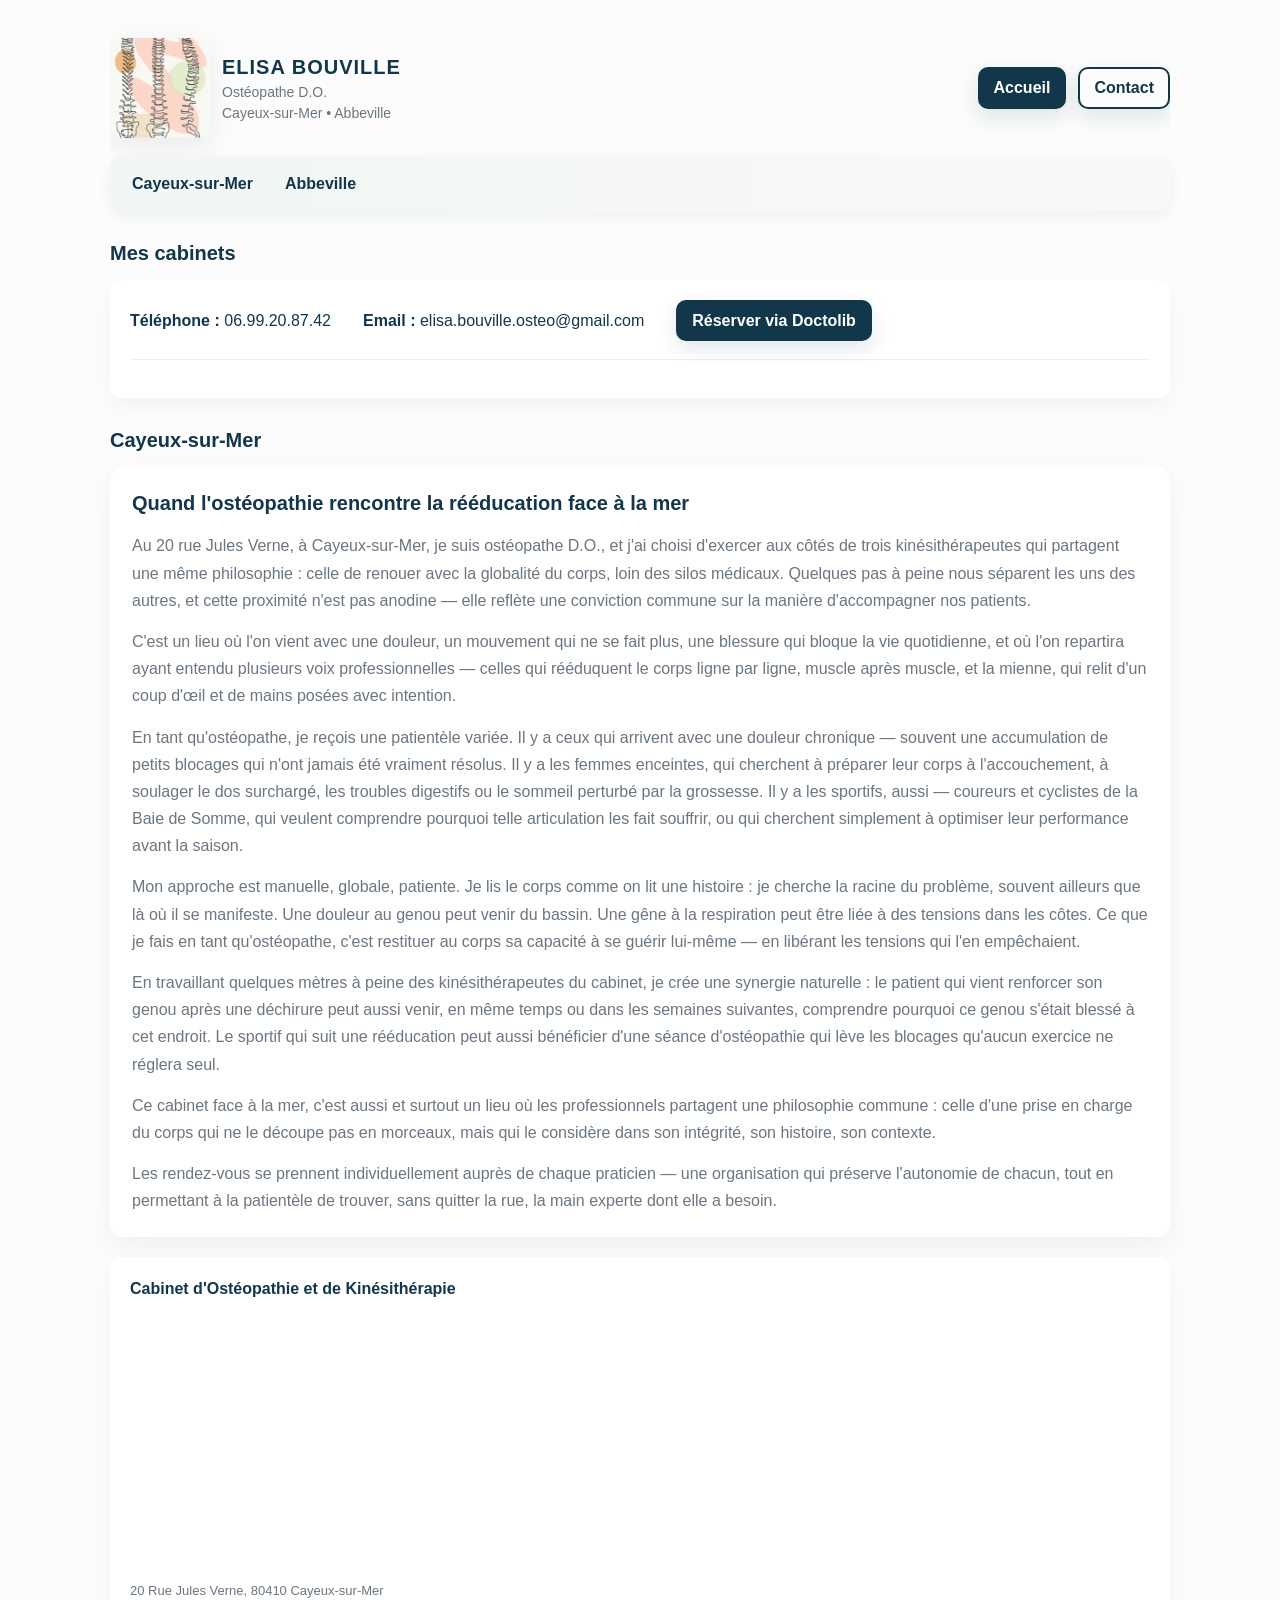
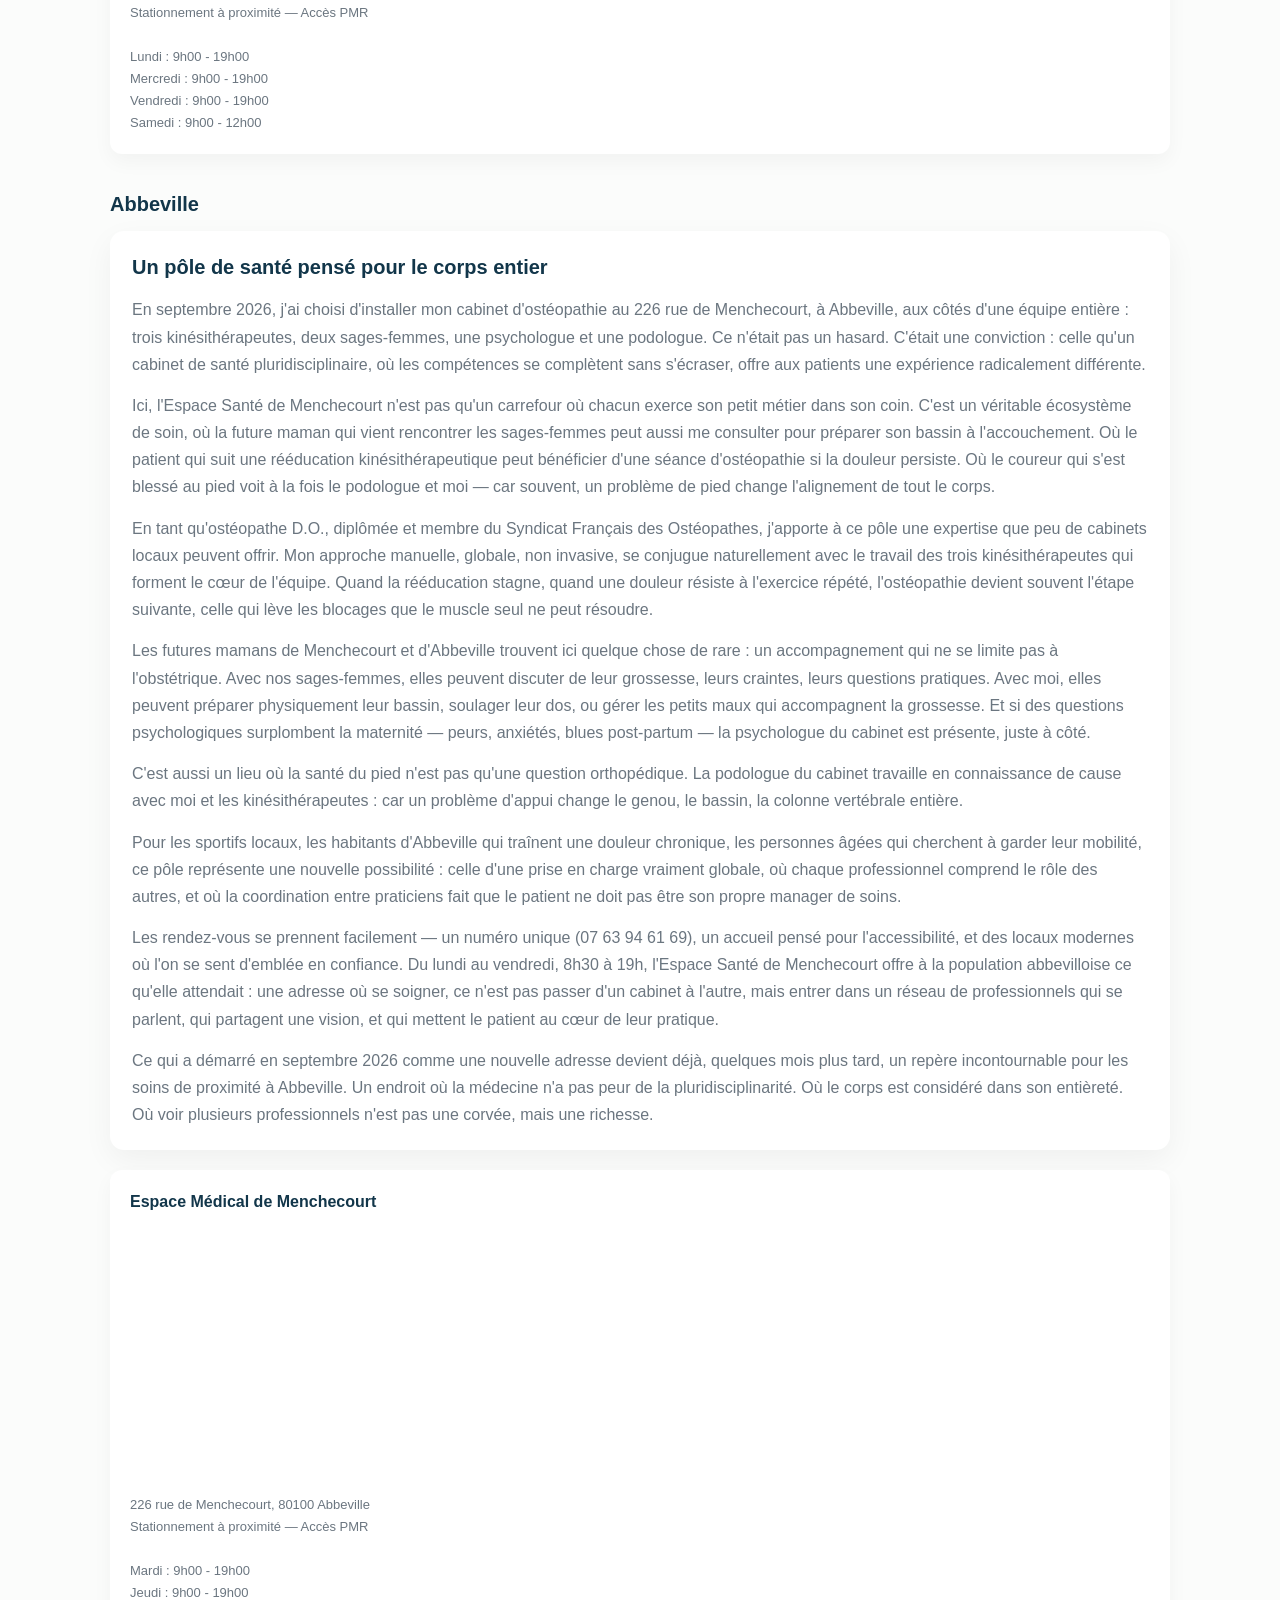
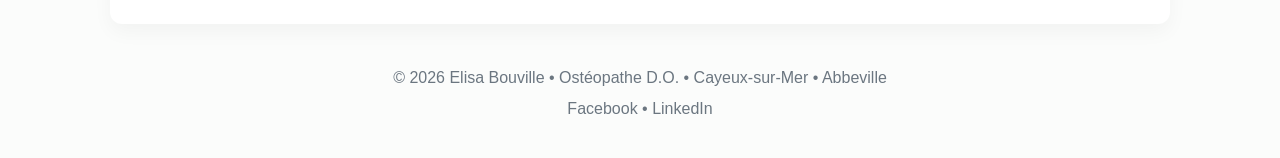
==== commit b2123e0d: "Masquer l'en-tête au défilement et compacter le bandeau de navigation Seul le bandeau (.nav) reste v" ====
--- a/cabinets.html
+++ b/cabinets.html
@@ -26,11 +26,12 @@
       </div>
     </header>
 
-    <nav class="nav">
-      <a href="#cayeux">Cayeux-sur-Mer</a>
-      <a href="#abbeville">Abbeville</a>
-    </nav>
   </div>
+
+  <nav class="nav">
+    <a href="#cayeux">Cayeux-sur-Mer</a>
+    <a href="#abbeville">Abbeville</a>
+  </nav>
 
   <main>
     <section id="contact" class="section">
@@ -136,5 +137,19 @@
     if (event.persisted) window.location.reload();
   });
 </script>
+<script>
+  // Masque l'en-tête (logo + CTA) dès que la page défile, pour ne laisser
+  // visible que le bandeau de navigation collant.
+  (function () {
+    var header = document.querySelector('.site-header');
+    if (!header) return;
+    var threshold = 40;
+    function onScroll() {
+      header.classList.toggle('scrolled', window.scrollY > threshold);
+    }
+    window.addEventListener('scroll', onScroll, { passive: true });
+    onScroll();
+  })();
+</script>
 </body>
 </html>
--- a/styles.css
+++ b/styles.css
@@ -55,26 +55,44 @@
   padding:9px 14px;
 }
 
-/* EN-TÊTE COLLANT : logo + CTA + bandeau de navigation restent visibles
-   durant tout le défilement de la page. */
+/* EN-TÊTE : logo + CTA se masquent dès que la page défile ; seul le
+   bandeau de navigation (.nav) reste visible, collant en haut de l'écran. */
 .site-header{
+  position:relative;
+}
+header{
+  overflow:hidden;
+  max-height:260px;
+  transition:max-height .25s ease, opacity .2s ease, padding .25s ease, margin .25s ease;
+}
+.site-header.scrolled header{
+  max-height:0;
+  opacity:0;
+  padding-top:0;
+  padding-bottom:0;
+  margin:0;
+  pointer-events:none;
+}
+
+/* NAVIGATION — bandeau collant, resserré sur une seule ligne (défilement
+   horizontal si besoin) pour occuper le moins de place possible une fois
+   seul visible pendant le défilement. Taille et police des boutons
+   inchangées : seul l'agencement du bandeau est resserré. */
+.nav{
   position:sticky;
   top:0;
   z-index:500;
-  background:var(--bg);
-  padding-top:4px;
+  background-color:var(--bg);
+  background-image:linear-gradient(90deg, rgba(156,207,194,0.12), rgba(242,200,182,0.06));
+  padding:8px 10px;
+  border-radius:12px;
+  margin-bottom:18px;
+  display:flex;
+  gap:8px;
+  flex-wrap:nowrap;
+  overflow-x:auto;
+  -webkit-overflow-scrolling:touch;
   box-shadow:0 6px 16px rgba(18,54,74,0.05);
-}
-
-/* NAVIGATION */
-.nav{
-  background:linear-gradient(90deg, rgba(156,207,194,0.12), rgba(242,200,182,0.06));
-  padding:12px;
-  border-radius:12px;
-  margin-bottom:18px;
-  display:flex;
-  gap:12px;
-  flex-wrap:wrap;
 }
 .nav a{
   color:var(--navy);
@@ -82,6 +100,8 @@
   padding:8px 12px;
   border-radius:8px;
   font-weight:600;
+  white-space:nowrap;
+  flex:0 0 auto;
 }
 
 /* RYTHME VERTICAL COMMUN */
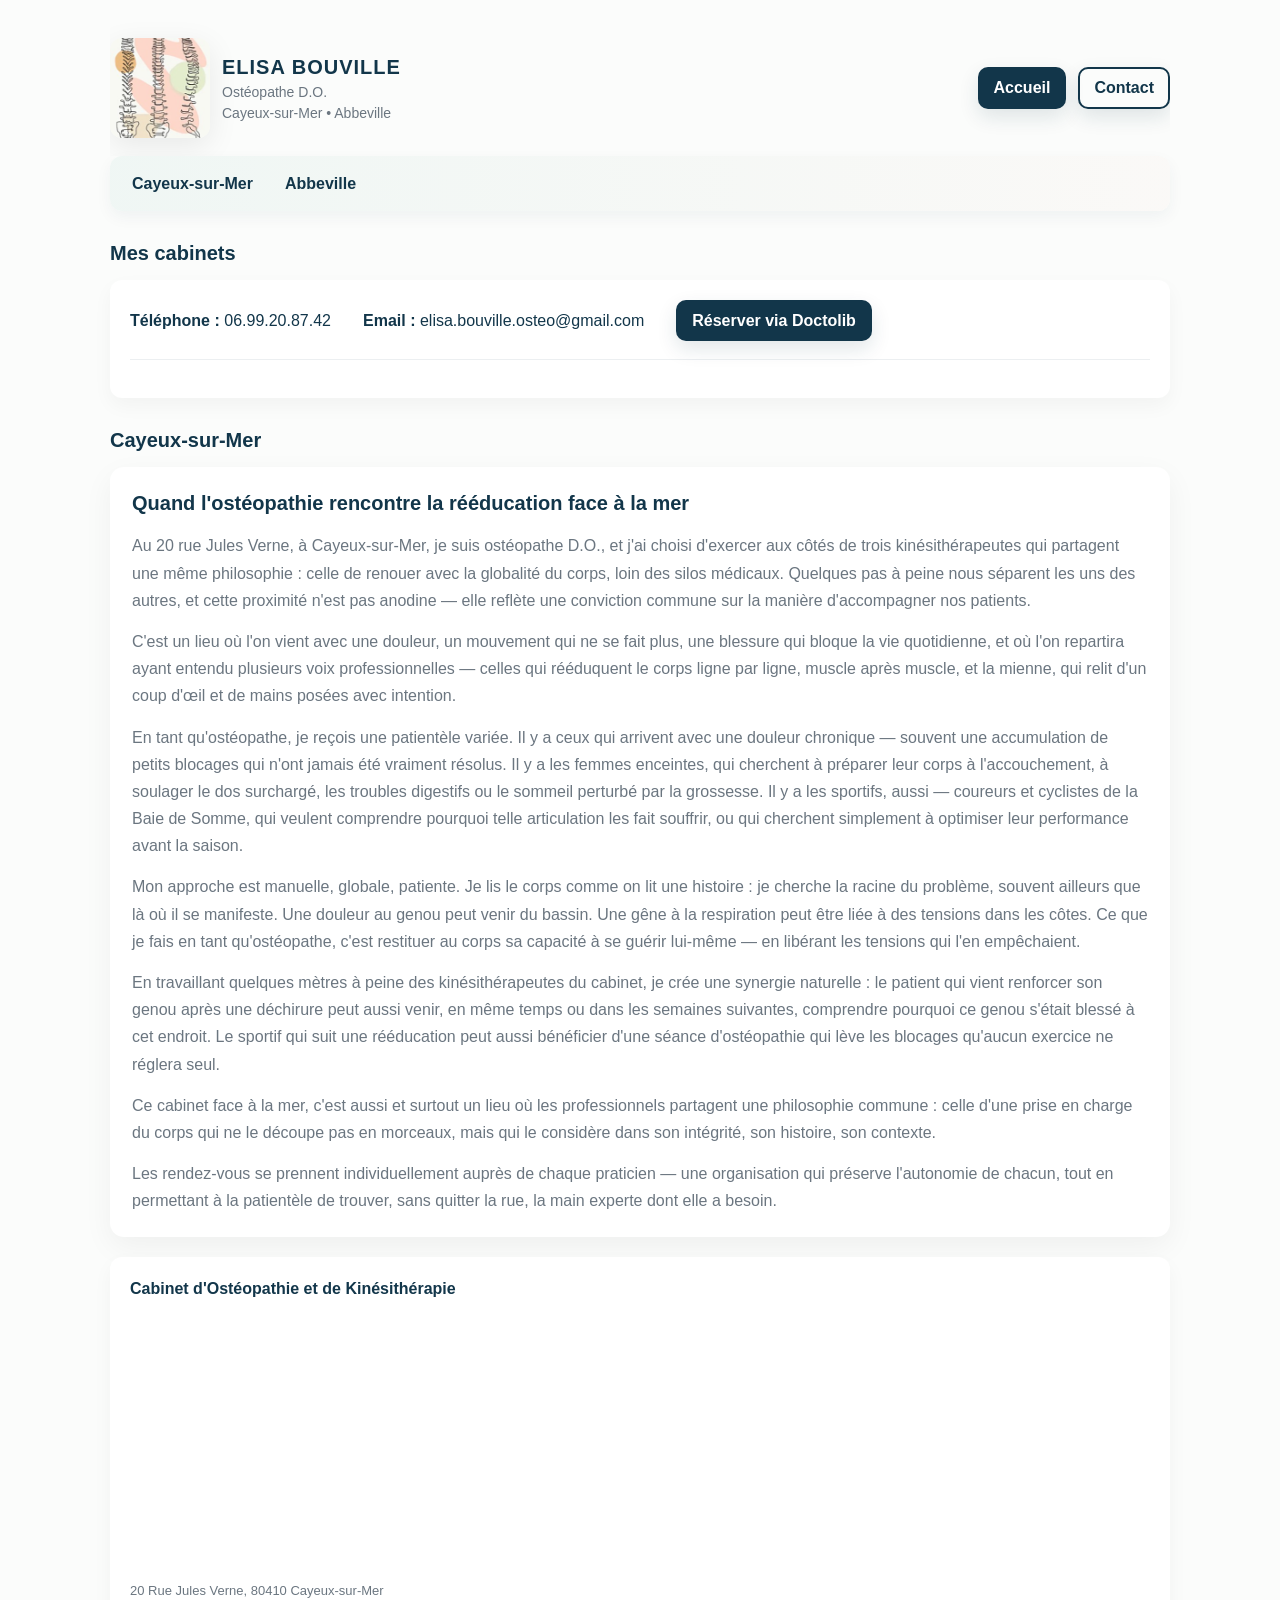
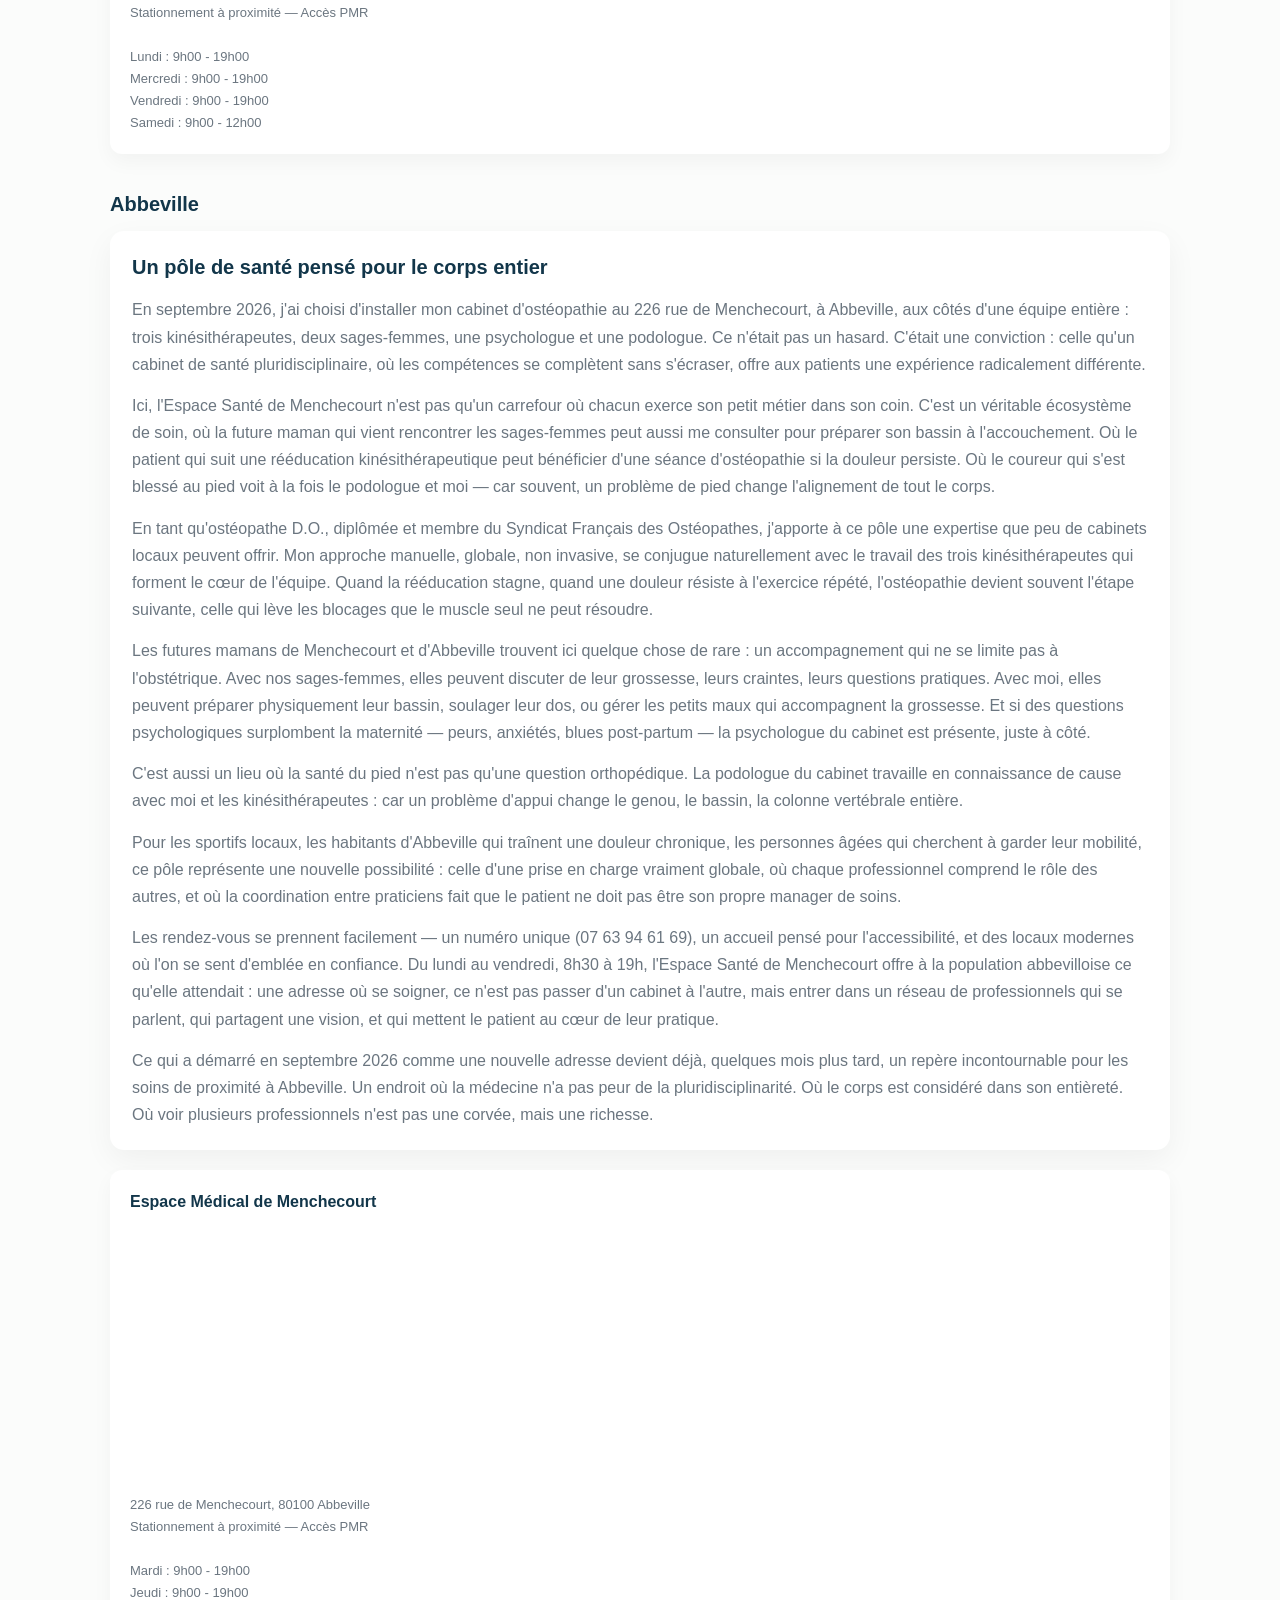
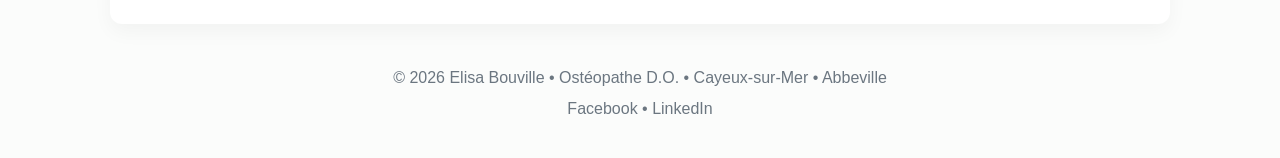
==== commit 476ca2e9: "Ajouter des indicateurs de défilement « > » / « < » au bandeau de nav Quand le bandeau déborde (mobi" ====
--- a/cabinets.html
+++ b/cabinets.html
@@ -28,10 +28,14 @@
 
   </div>
 
-  <nav class="nav">
-    <a href="#cayeux">Cayeux-sur-Mer</a>
-    <a href="#abbeville">Abbeville</a>
-  </nav>
+  <div class="nav-wrap">
+    <nav class="nav">
+      <a href="#cayeux">Cayeux-sur-Mer</a>
+      <a href="#abbeville">Abbeville</a>
+    </nav>
+    <span class="nav-arrow nav-arrow--left" aria-hidden="true">&lt;</span>
+    <span class="nav-arrow nav-arrow--right" aria-hidden="true">&gt;</span>
+  </div>
 
   <main>
     <section id="contact" class="section">
@@ -149,6 +153,39 @@
     }
     window.addEventListener('scroll', onScroll, { passive: true });
     onScroll();
+
+    // Replie l'en-tête *avant* qu'un lien d'ancre ne déclenche le saut :
+    // sinon le navigateur calcule la position de défilement sur l'ancienne
+    // mise en page (en-tête encore déplié), qui se réduit ensuite pendant
+    // l'animation — la page atterrit alors trop haut par rapport à la cible.
+    var bandeau = header.querySelector('header');
+    document.querySelectorAll('a[href^="#"]').forEach(function (link) {
+      link.addEventListener('click', function () {
+        if (!bandeau || header.classList.contains('scrolled')) return;
+        bandeau.style.transition = 'none';
+        header.classList.add('scrolled');
+        bandeau.offsetHeight;
+        bandeau.style.transition = '';
+      });
+    });
+  })();
+</script>
+<script>
+  // Indicateurs « > » / « < » du bandeau de navigation : affichés
+  // seulement quand le bandeau déborde (ex. mobile) et déplaçables
+  // selon la position du défilement horizontal.
+  (function () {
+    var navWrap = document.querySelector('.nav-wrap');
+    var nav = navWrap ? navWrap.querySelector('.nav') : null;
+    if (!navWrap || !nav) return;
+    function update() {
+      var max = nav.scrollWidth - nav.clientWidth;
+      navWrap.classList.toggle('can-scroll-right', nav.scrollLeft < max - 2);
+      navWrap.classList.toggle('can-scroll-left', nav.scrollLeft > 2);
+    }
+    nav.addEventListener('scroll', update, { passive: true });
+    window.addEventListener('resize', update);
+    update();
   })();
 </script>
 </body>
--- a/styles.css
+++ b/styles.css
@@ -78,21 +78,24 @@
    horizontal si besoin) pour occuper le moins de place possible une fois
    seul visible pendant le défilement. Taille et police des boutons
    inchangées : seul l'agencement du bandeau est resserré. */
-.nav{
+.nav-wrap{
   position:sticky;
   top:0;
   z-index:500;
+  border-radius:12px;
+  margin-bottom:18px;
+  box-shadow:0 6px 16px rgba(18,54,74,0.05);
+}
+.nav{
   background-color:var(--bg);
   background-image:linear-gradient(90deg, rgba(156,207,194,0.12), rgba(242,200,182,0.06));
   padding:8px 10px;
   border-radius:12px;
-  margin-bottom:18px;
   display:flex;
   gap:8px;
   flex-wrap:nowrap;
   overflow-x:auto;
   -webkit-overflow-scrolling:touch;
-  box-shadow:0 6px 16px rgba(18,54,74,0.05);
 }
 .nav a{
   color:var(--navy);
@@ -102,6 +105,43 @@
   font-weight:600;
   white-space:nowrap;
   flex:0 0 auto;
+}
+
+/* Indicateurs « > » / « < » signalant que le bandeau peut défiler
+   horizontalement (visible seulement quand le contenu déborde, ex.
+   mobile). « > » à droite tant qu'on n'est pas arrivé au bout du
+   défilement ; « < » apparaît à gauche une fois cette fin atteinte,
+   pour signaler qu'on peut défiler à nouveau en sens inverse. */
+.nav-arrow{
+  position:absolute;
+  top:0;
+  bottom:0;
+  width:30px;
+  display:flex;
+  align-items:center;
+  font-weight:600;
+  color:var(--navy);
+  pointer-events:none;
+  opacity:0;
+  transition:opacity .2s ease;
+}
+.nav-arrow--right{
+  right:0;
+  justify-content:flex-end;
+  padding-right:6px;
+  background:linear-gradient(to right, transparent, var(--bg) 65%);
+  border-radius:0 12px 12px 0;
+}
+.nav-arrow--left{
+  left:0;
+  justify-content:flex-start;
+  padding-left:6px;
+  background:linear-gradient(to left, transparent, var(--bg) 65%);
+  border-radius:12px 0 0 12px;
+}
+.nav-wrap.can-scroll-right .nav-arrow--right,
+.nav-wrap.can-scroll-left .nav-arrow--left{
+  opacity:1;
 }
 
 /* RYTHME VERTICAL COMMUN */
@@ -326,6 +366,11 @@
     border-radius:var(--card-radius);
     box-shadow:none;
     z-index:0;
+    /* purement décoratif : étant un flex item de même z-index que
+       .hero-card mais placé après lui dans le DOM, .aside gagnerait
+       sinon le contact tactile sur toute la zone et bloquerait les
+       clics vers les cartes de services. */
+    pointer-events:none;
   }
   .hero .aside-panel{
     position:relative;
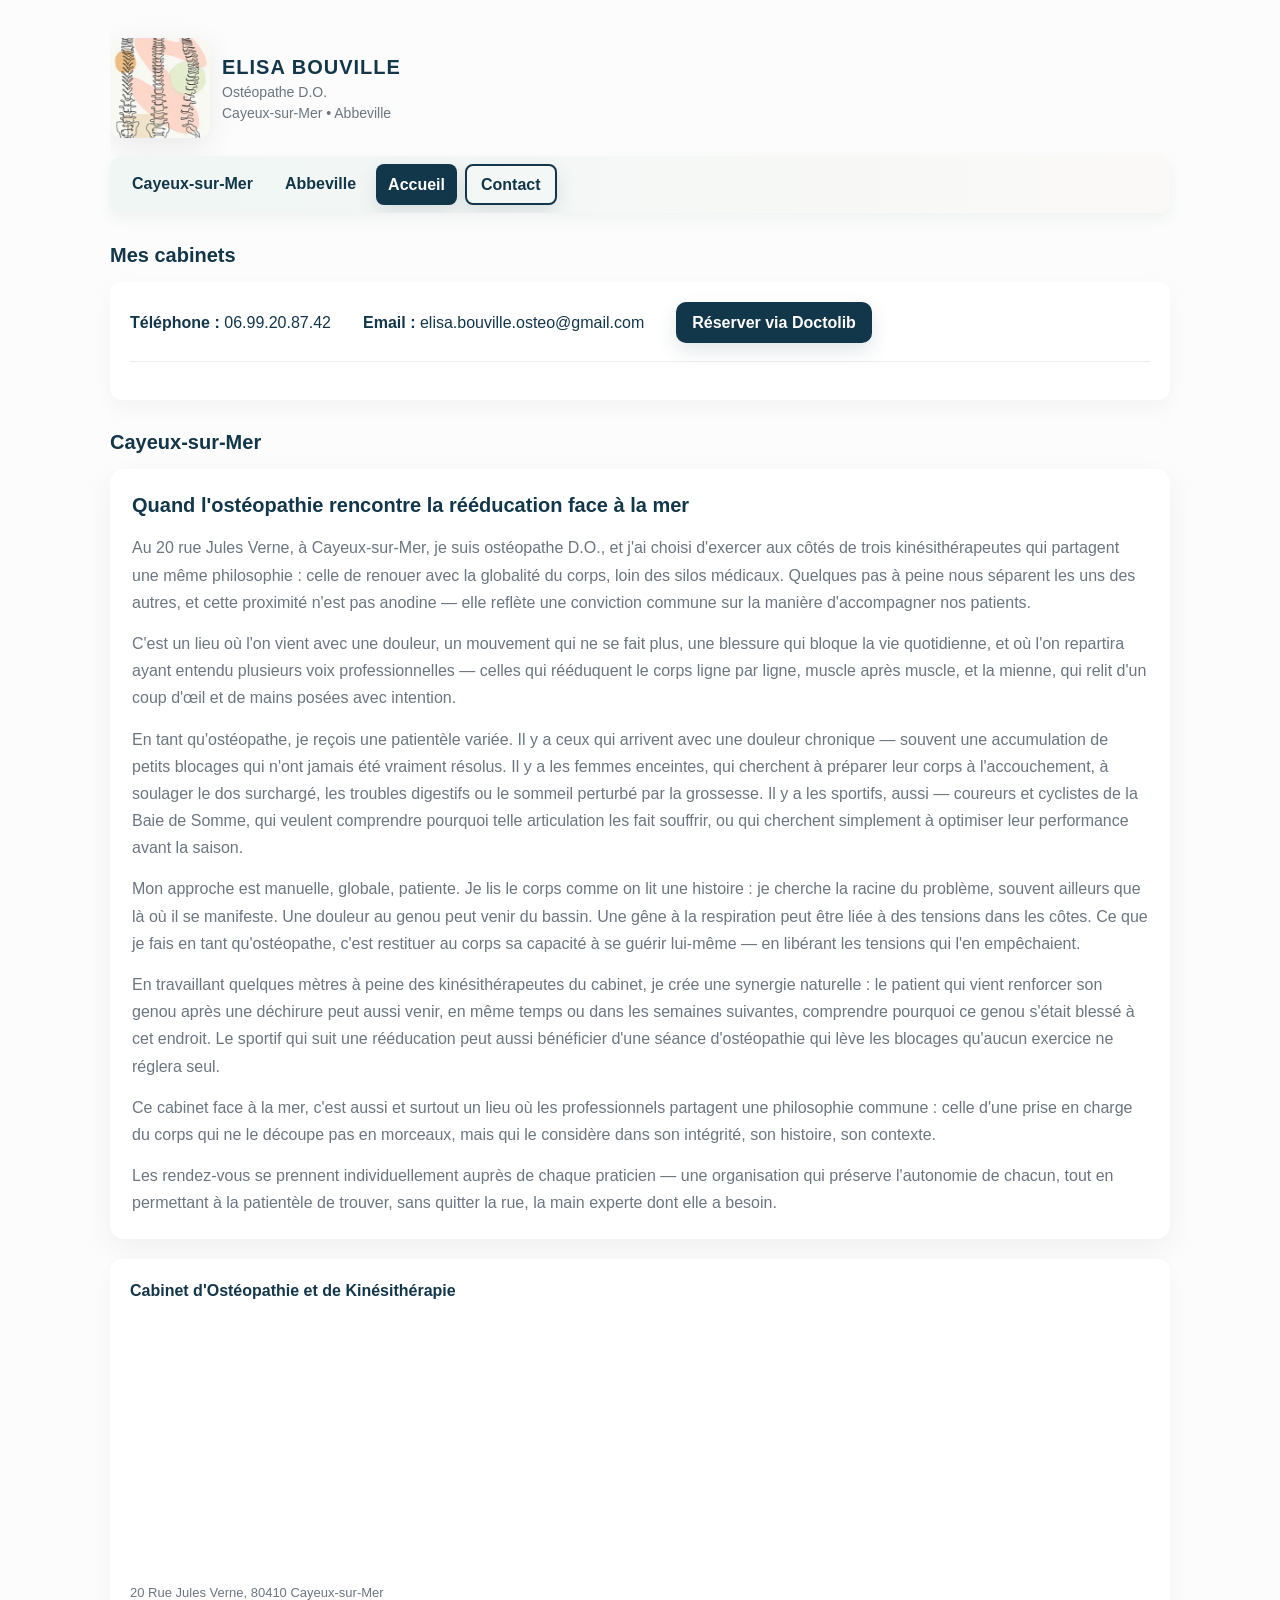
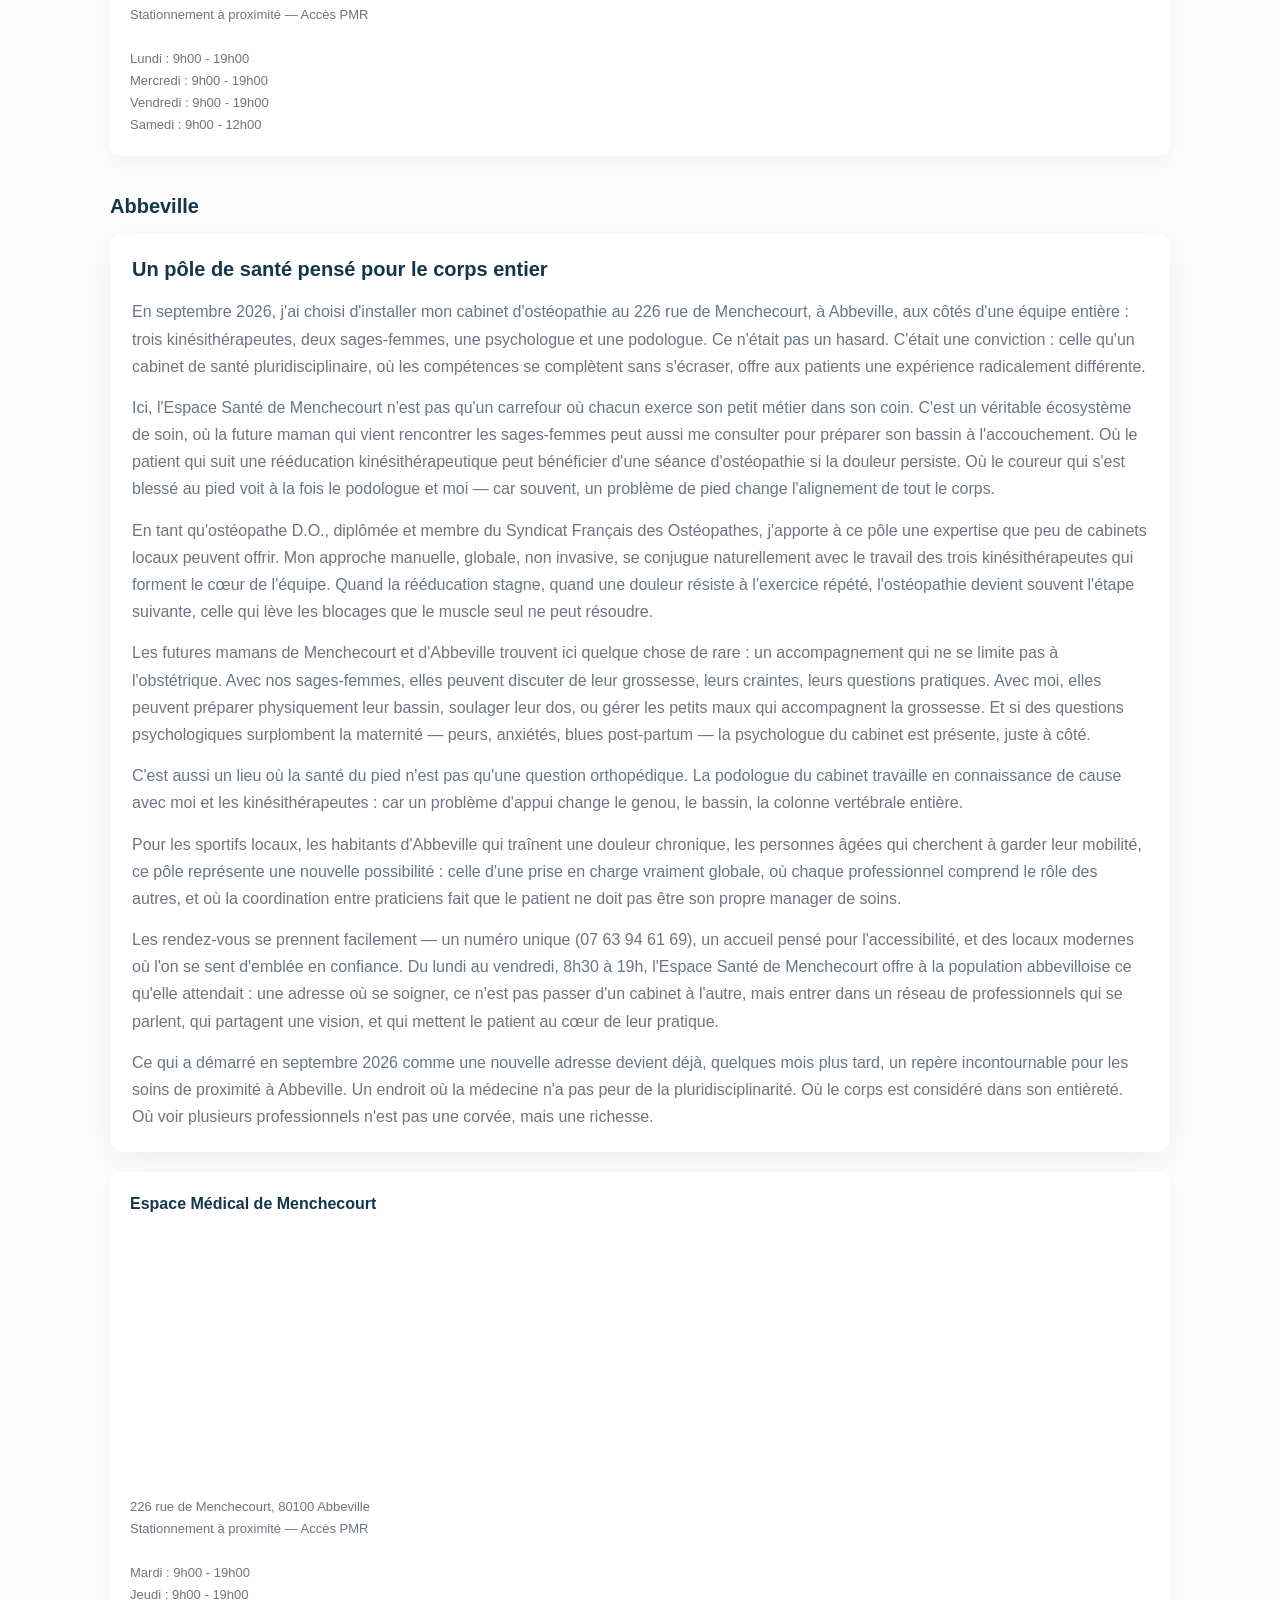
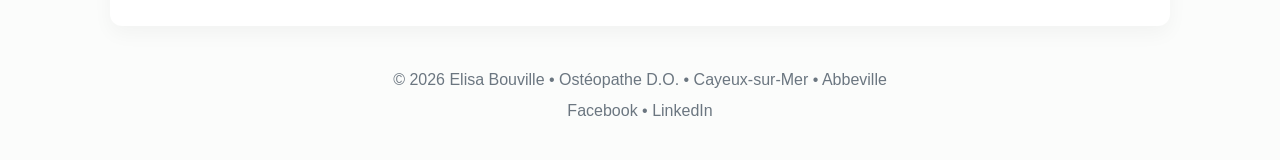
==== commit 5a5d19d8: "Intégrer les boutons CTA au bandeau de nav pour rester visibles au scroll « Prendre RDV »/« Accueil " ====
--- a/cabinets.html
+++ b/cabinets.html
@@ -20,10 +20,6 @@
           <p>Ostéopathe D.O.<br>Cayeux-sur-Mer • Abbeville</p>
         </div>
       </div>
-      <div class="cta">
-        <a class="btn" href="index.html">Accueil</a>
-        <a class="btn secondary" href="#contact">Contact</a>
-      </div>
     </header>
 
   </div>
@@ -32,6 +28,8 @@
     <nav class="nav">
       <a href="#cayeux">Cayeux-sur-Mer</a>
       <a href="#abbeville">Abbeville</a>
+      <a class="btn" href="index.html">Accueil</a>
+      <a class="btn secondary" href="#contact">Contact</a>
     </nav>
     <span class="nav-arrow nav-arrow--left" aria-hidden="true">&lt;</span>
     <span class="nav-arrow nav-arrow--right" aria-hidden="true">&gt;</span>
--- a/styles.css
+++ b/styles.css
@@ -106,6 +106,11 @@
   white-space:nowrap;
   flex:0 0 auto;
 }
+/* Les boutons CTA (Prendre RDV / Accueil / Contact) rejoignent le
+   bandeau pour rester visibles au défilement ; on restaure leur couleur
+   de texte, sinon écrasée par .nav a (même fond, texte devenu illisible). */
+.nav a.btn{color:#fff}
+.nav a.btn.secondary{color:var(--navy)}
 
 /* Indicateurs « > » / « < » signalant que le bandeau peut défiler
    horizontalement (visible seulement quand le contenu déborde, ex.
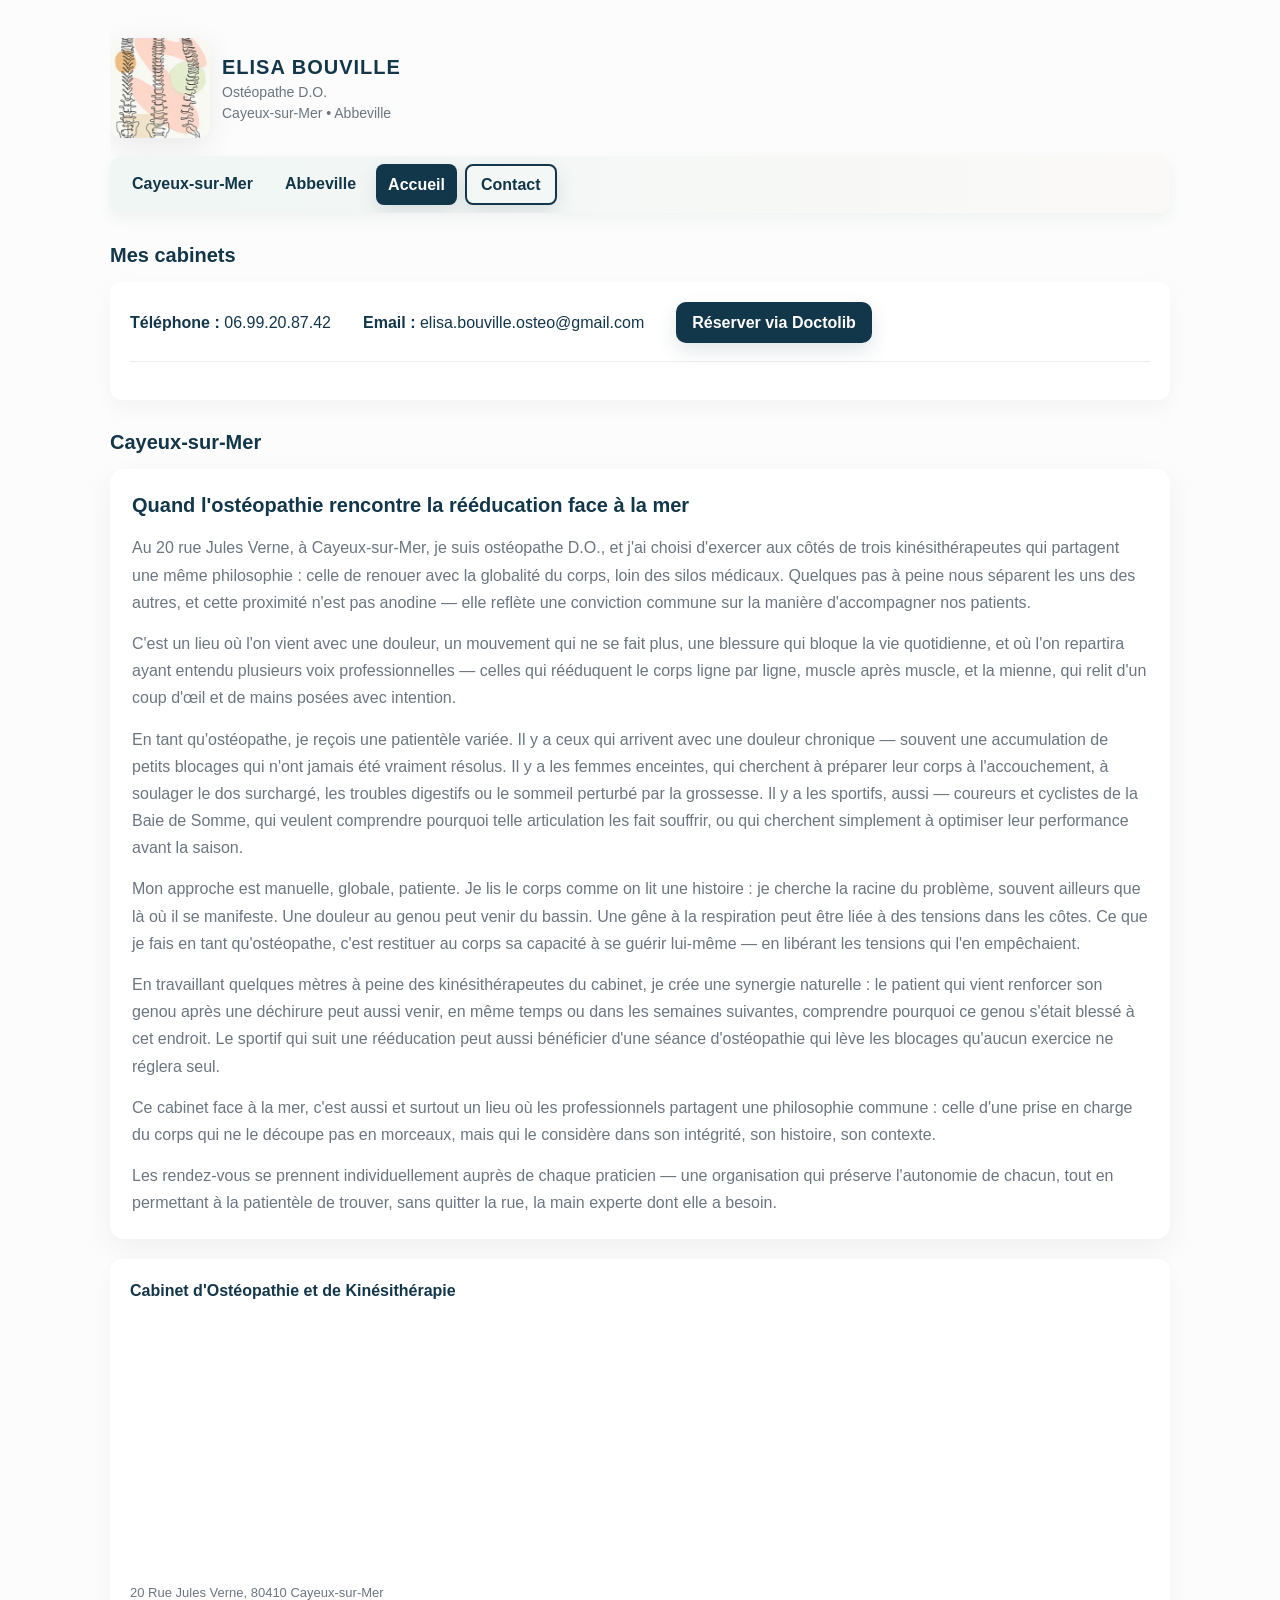
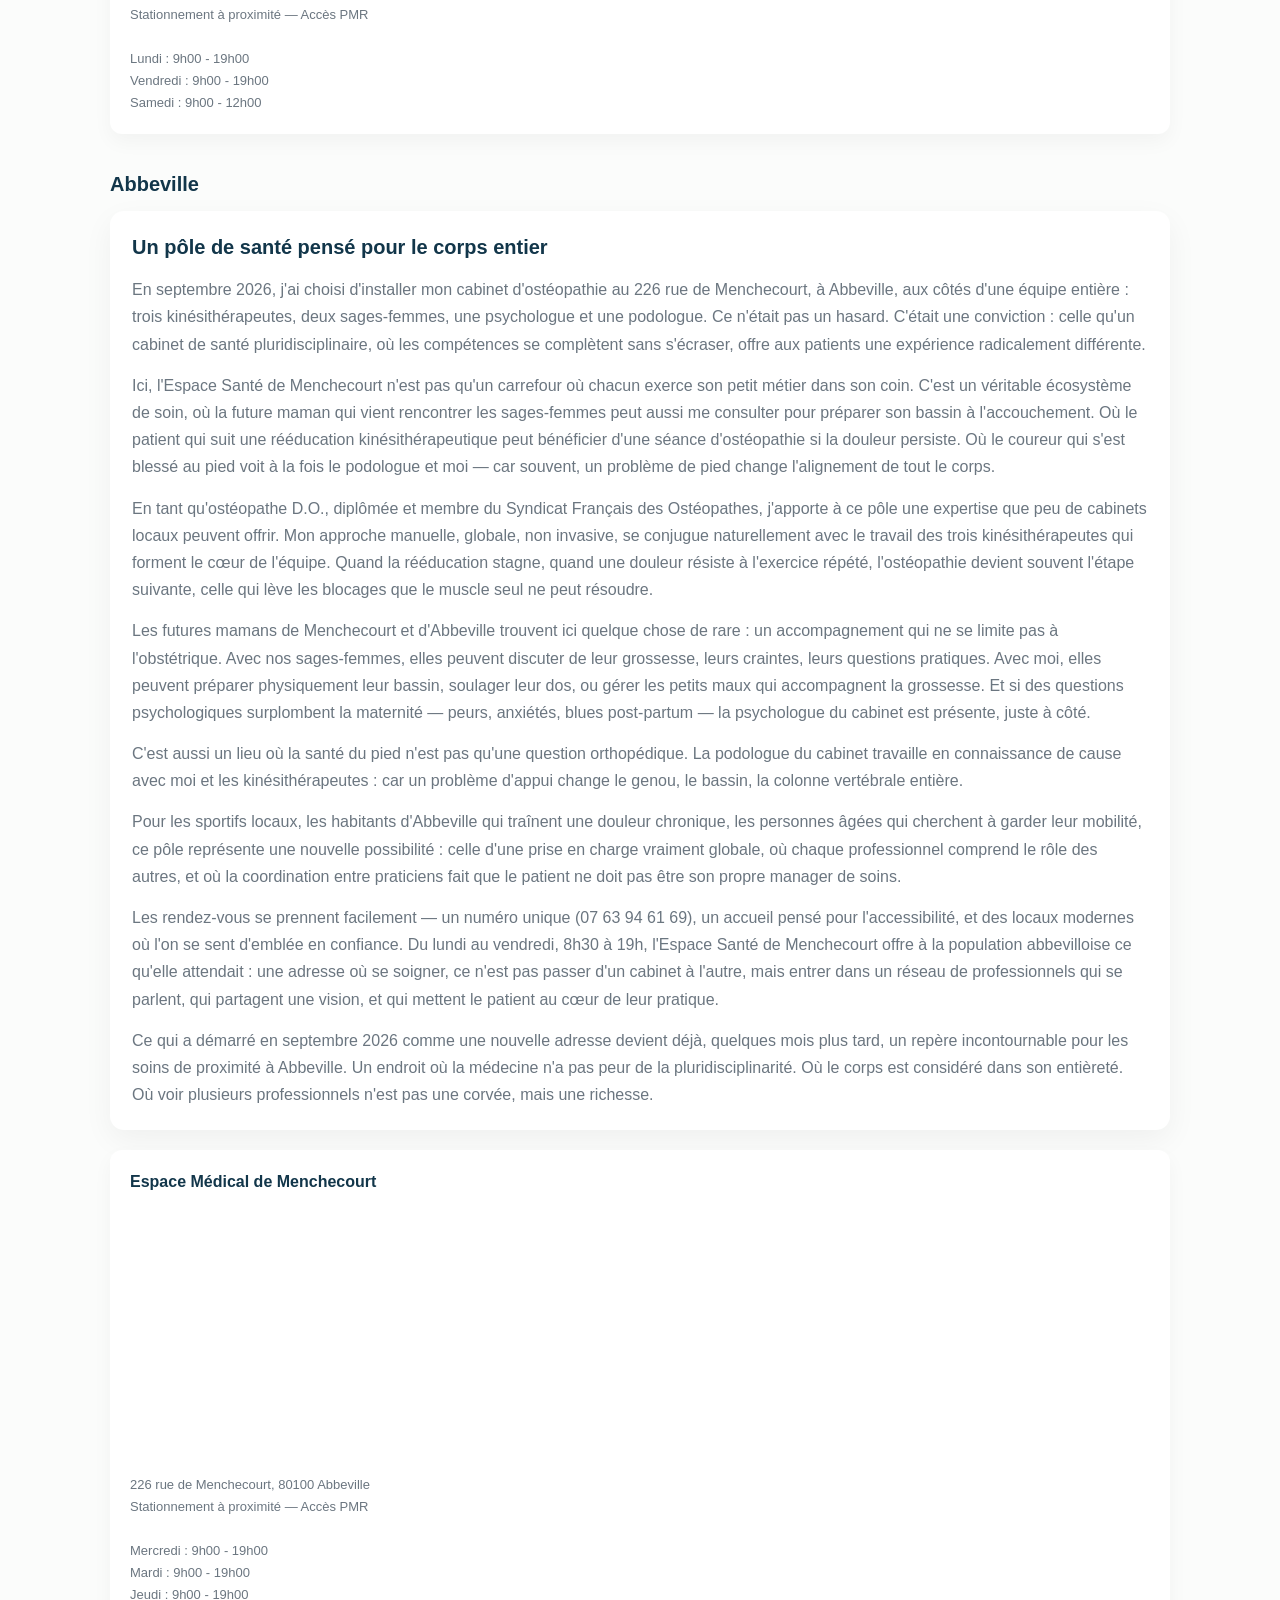
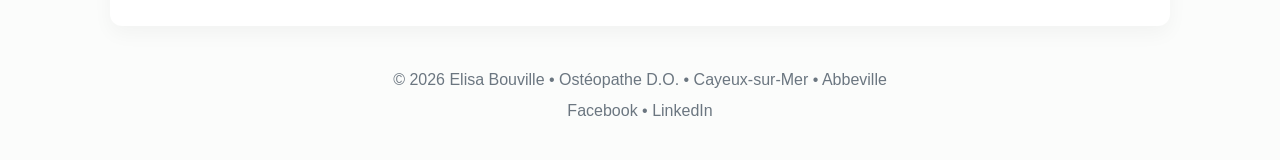
==== commit 8b650ed7: "Modify schedule: Wednesday hours moved to Abbeville only Wednesday 9h00-19h00 is now available at Ab" ====
--- a/cabinets.html
+++ b/cabinets.html
@@ -76,7 +76,6 @@
                 20 Rue Jules Verne, 80410 Cayeux-sur-Mer<br>
                 Stationnement à proximité — Accès PMR<br><br>
                 Lundi : 9h00 - 19h00<br>
-                Mercredi : 9h00 - 19h00<br>
                 Vendredi : 9h00 - 19h00<br>
                 Samedi : 9h00 - 12h00
               </p>
@@ -111,6 +110,7 @@
               <p class="map-note">
                 226 rue de Menchecourt, 80100 Abbeville<br>
                 Stationnement à proximité — Accès PMR<br><br>
+                Mercredi : 9h00 - 19h00<br>
                 Mardi : 9h00 - 19h00<br>
                 Jeudi : 9h00 - 19h00
               </p>
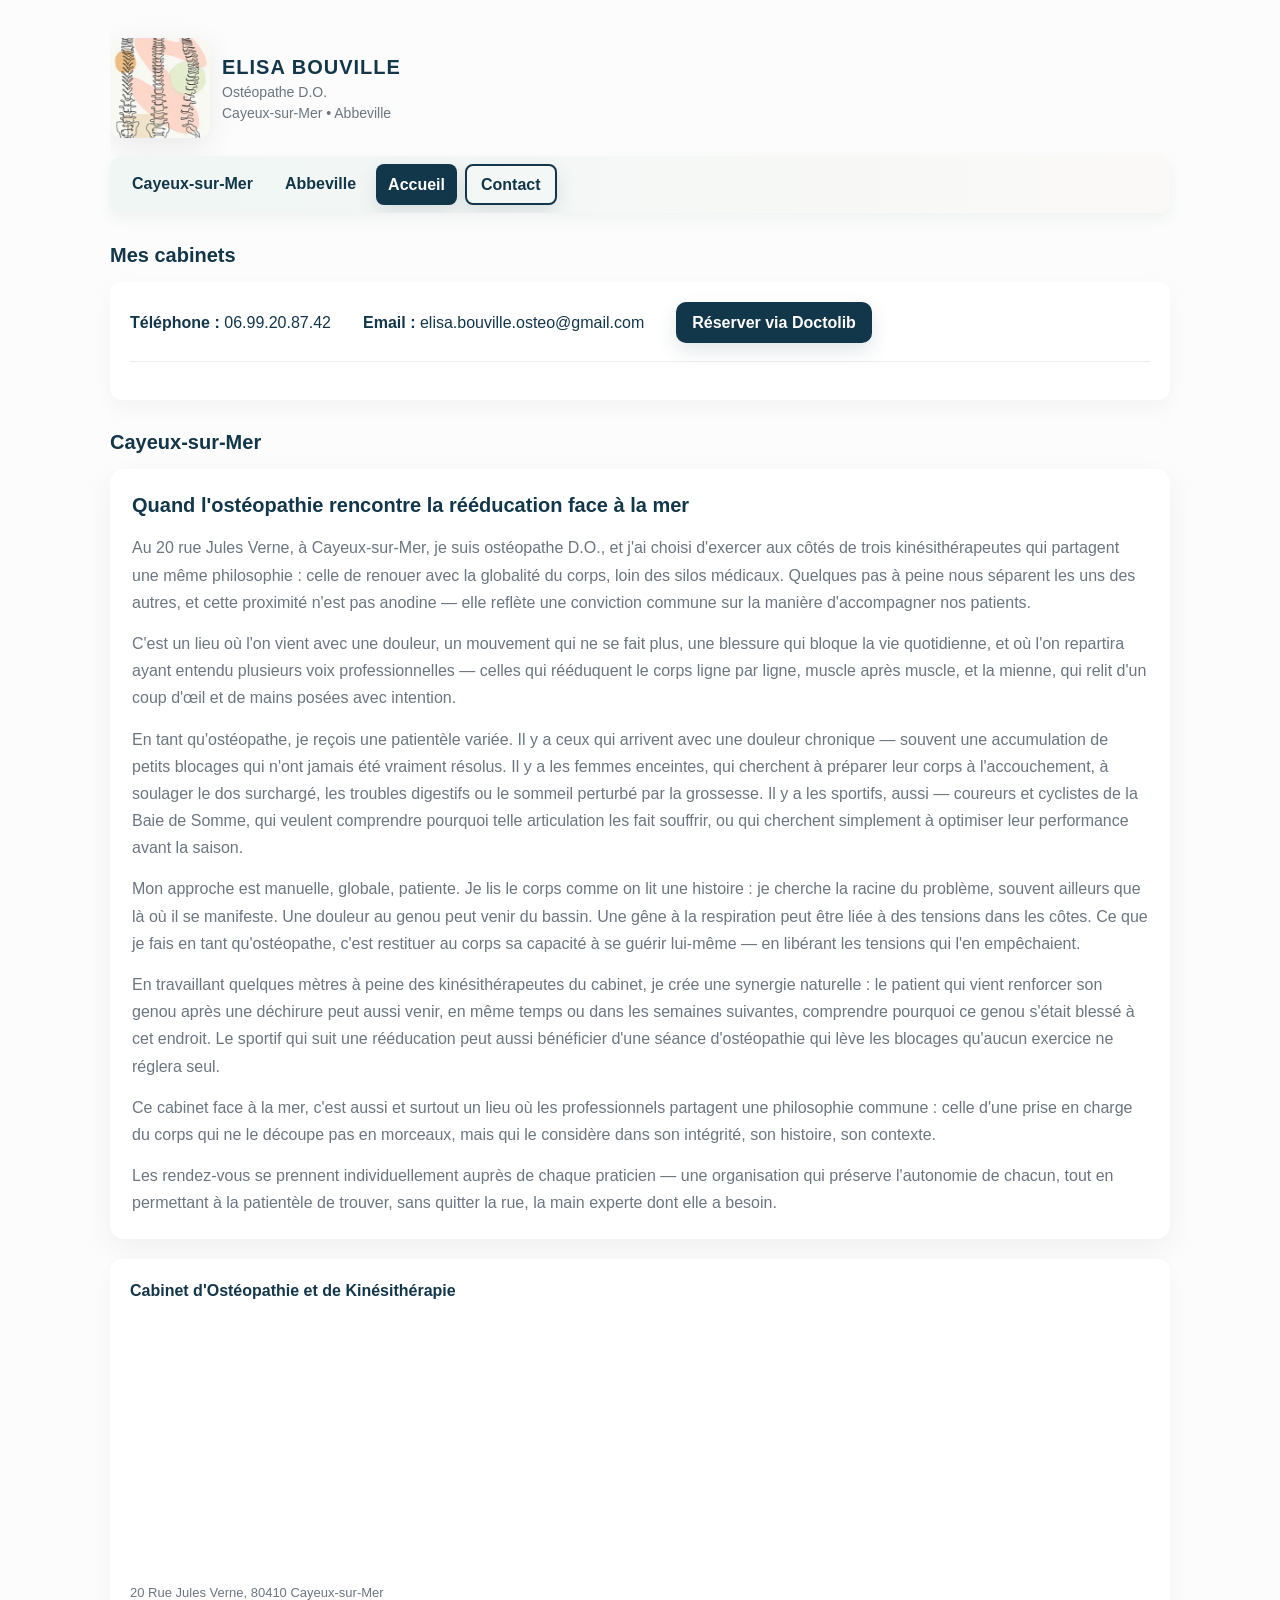
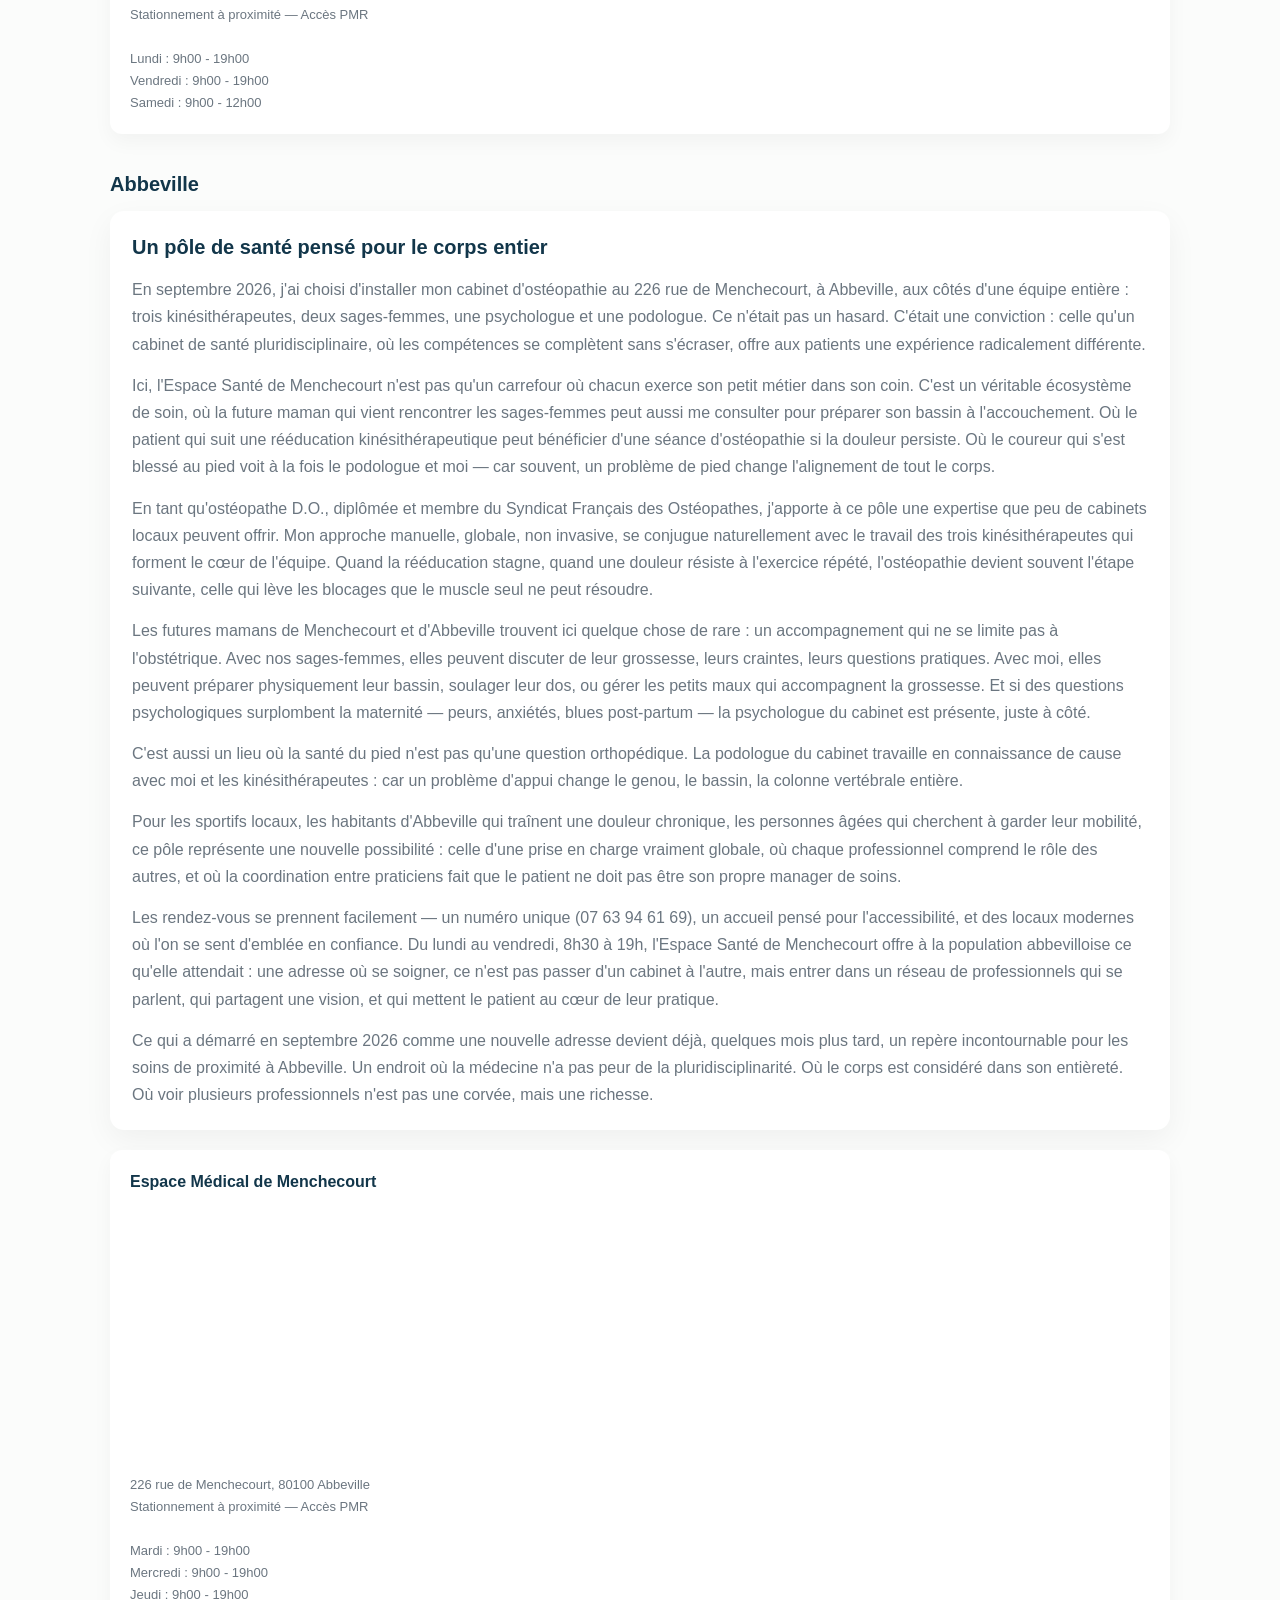
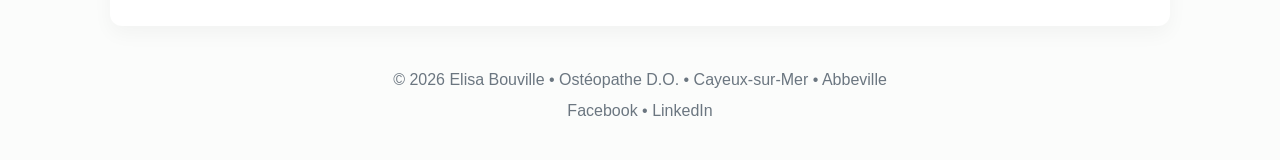
==== commit 8c33cbdd: "Fix day order for Abbeville hours (Tuesday, Wednesday, Thursday) Co-Authored-By: Claude Haiku 4.5 <n" ====
--- a/cabinets.html
+++ b/cabinets.html
@@ -110,8 +110,8 @@
               <p class="map-note">
                 226 rue de Menchecourt, 80100 Abbeville<br>
                 Stationnement à proximité — Accès PMR<br><br>
+                Mardi : 9h00 - 19h00<br>
                 Mercredi : 9h00 - 19h00<br>
-                Mardi : 9h00 - 19h00<br>
                 Jeudi : 9h00 - 19h00
               </p>
             </div>
